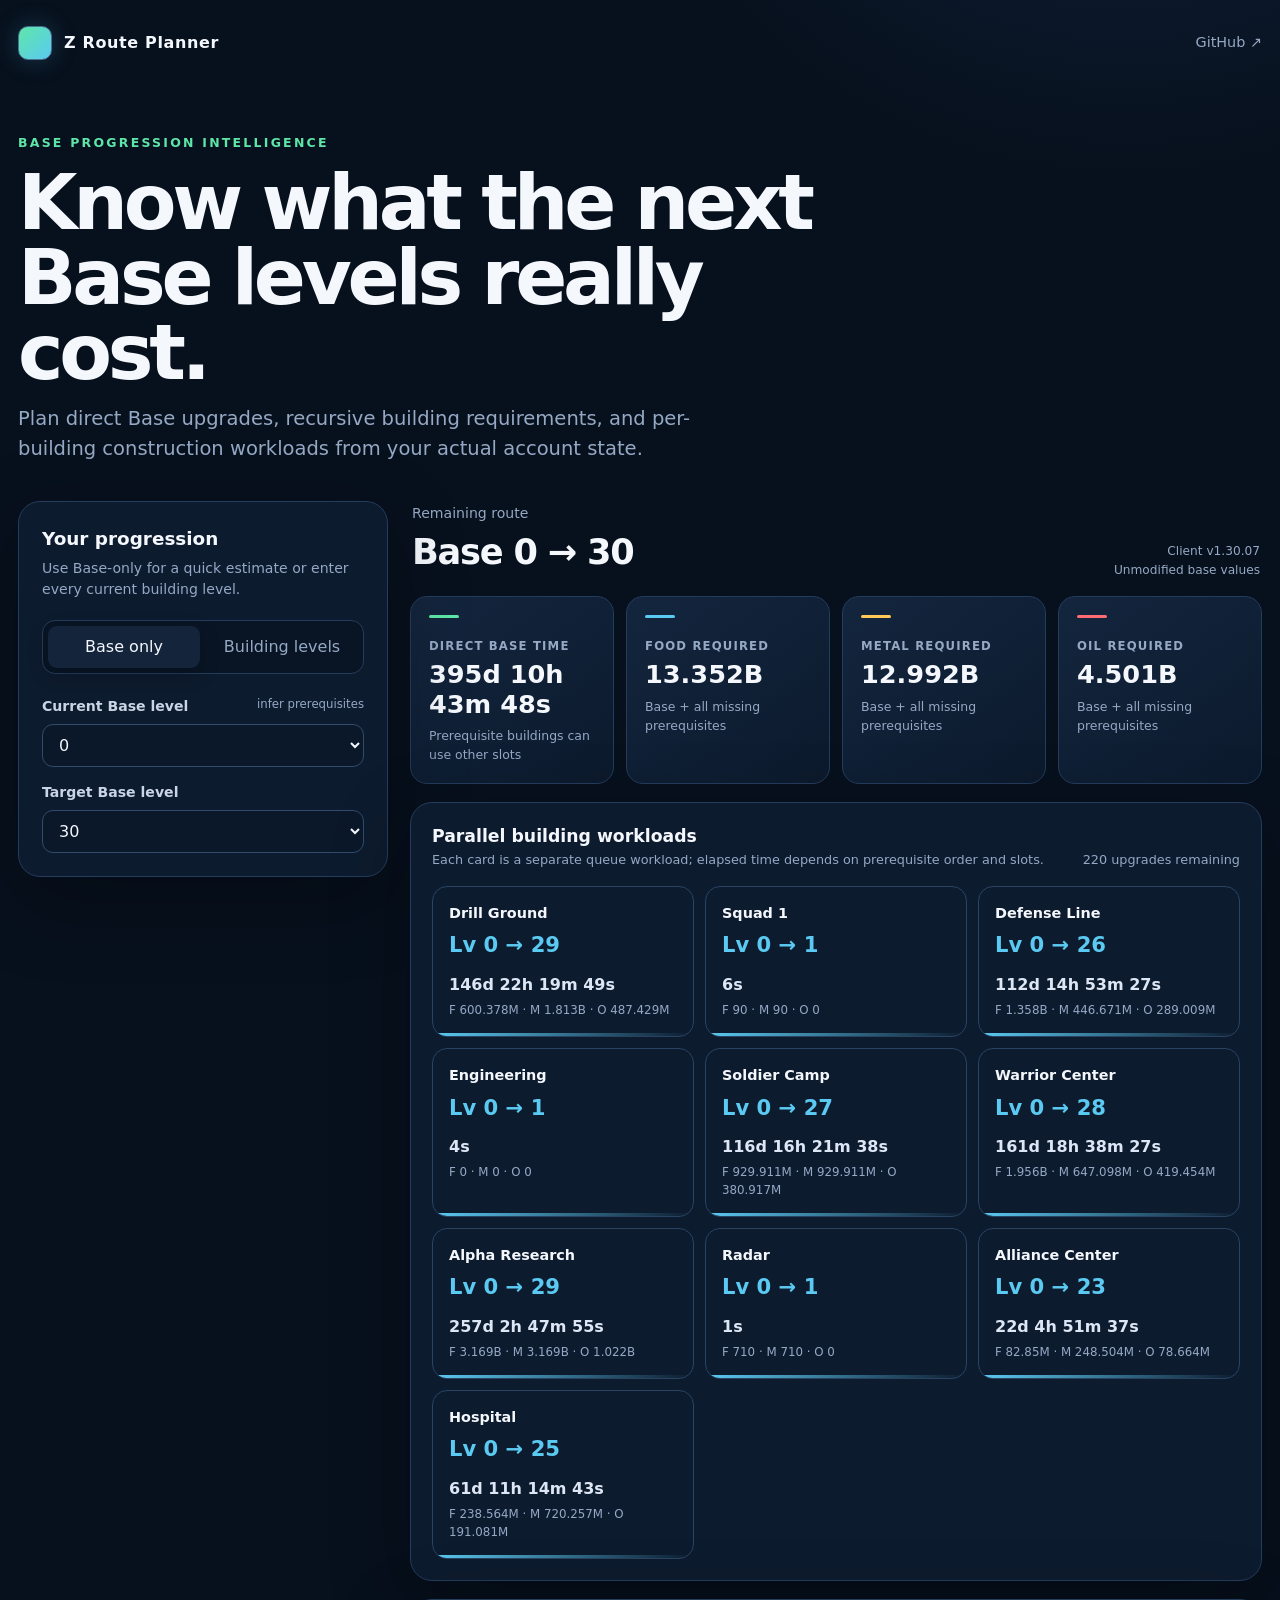
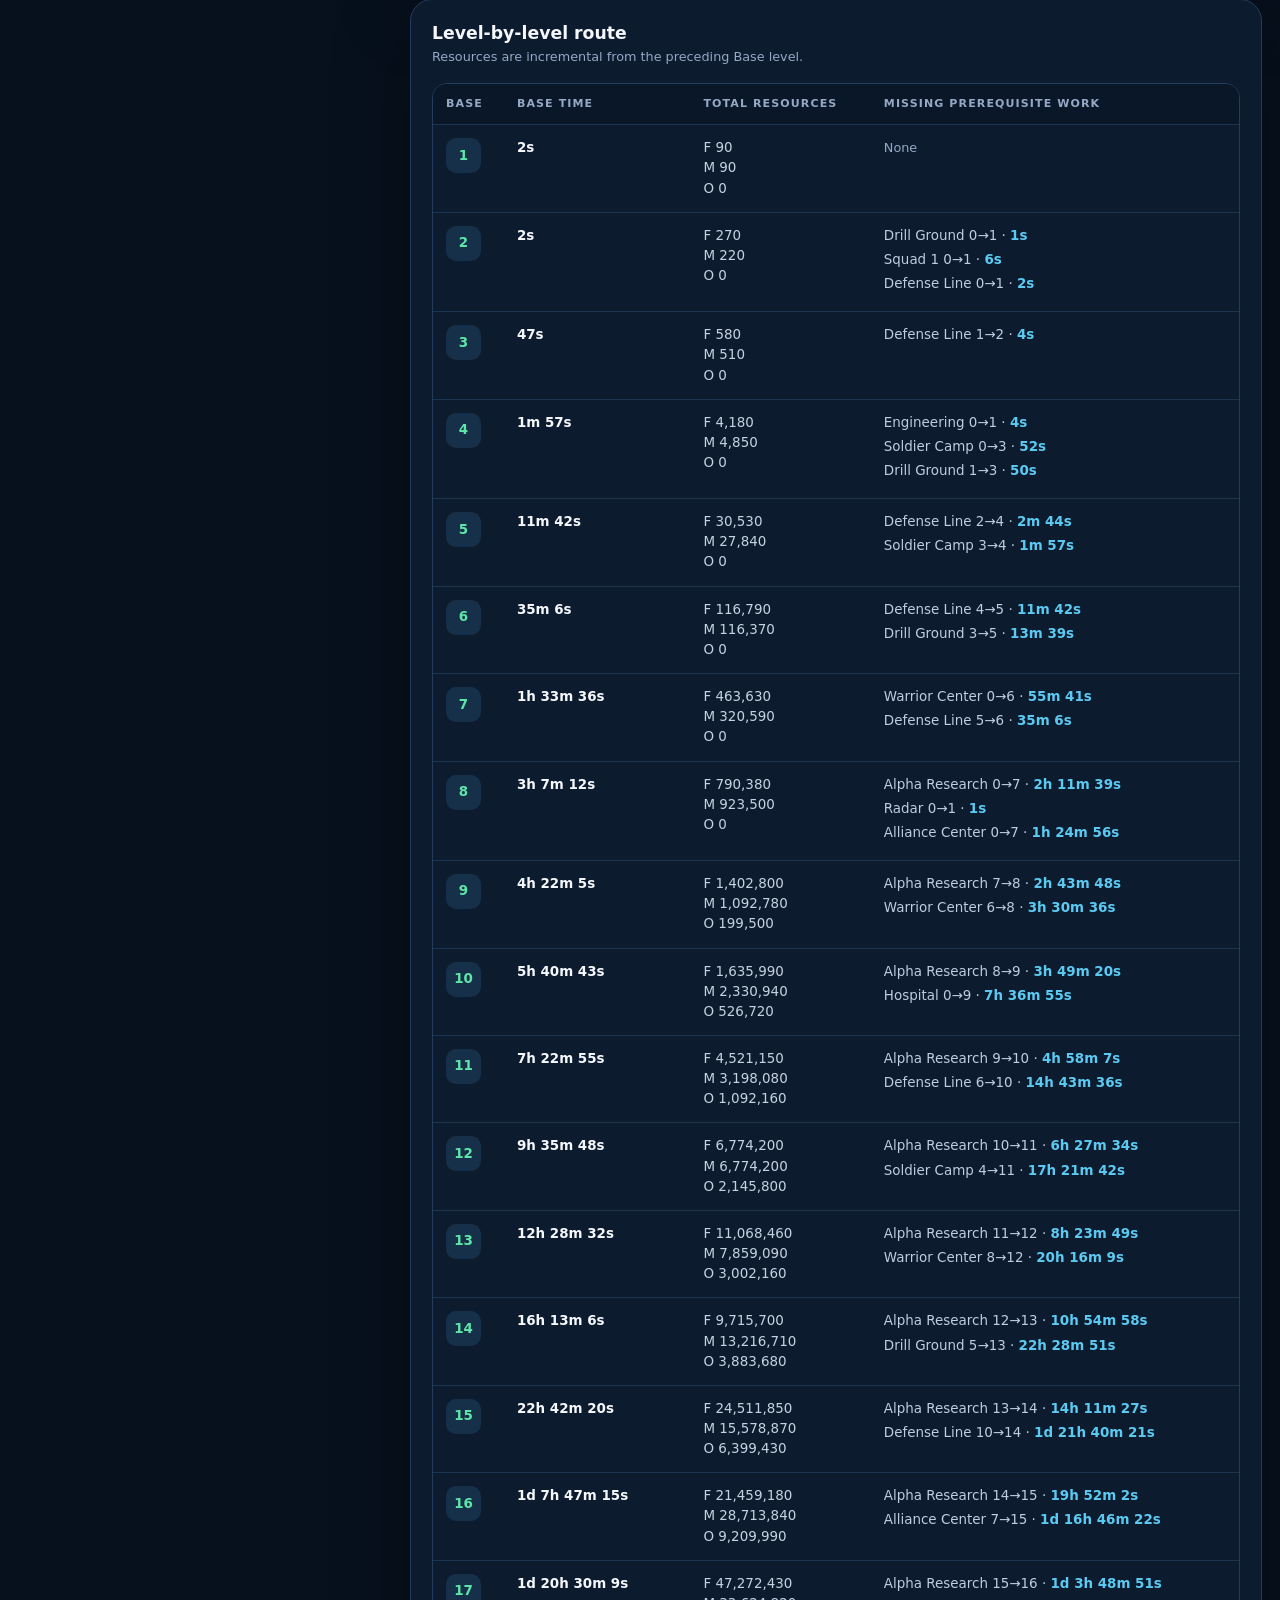
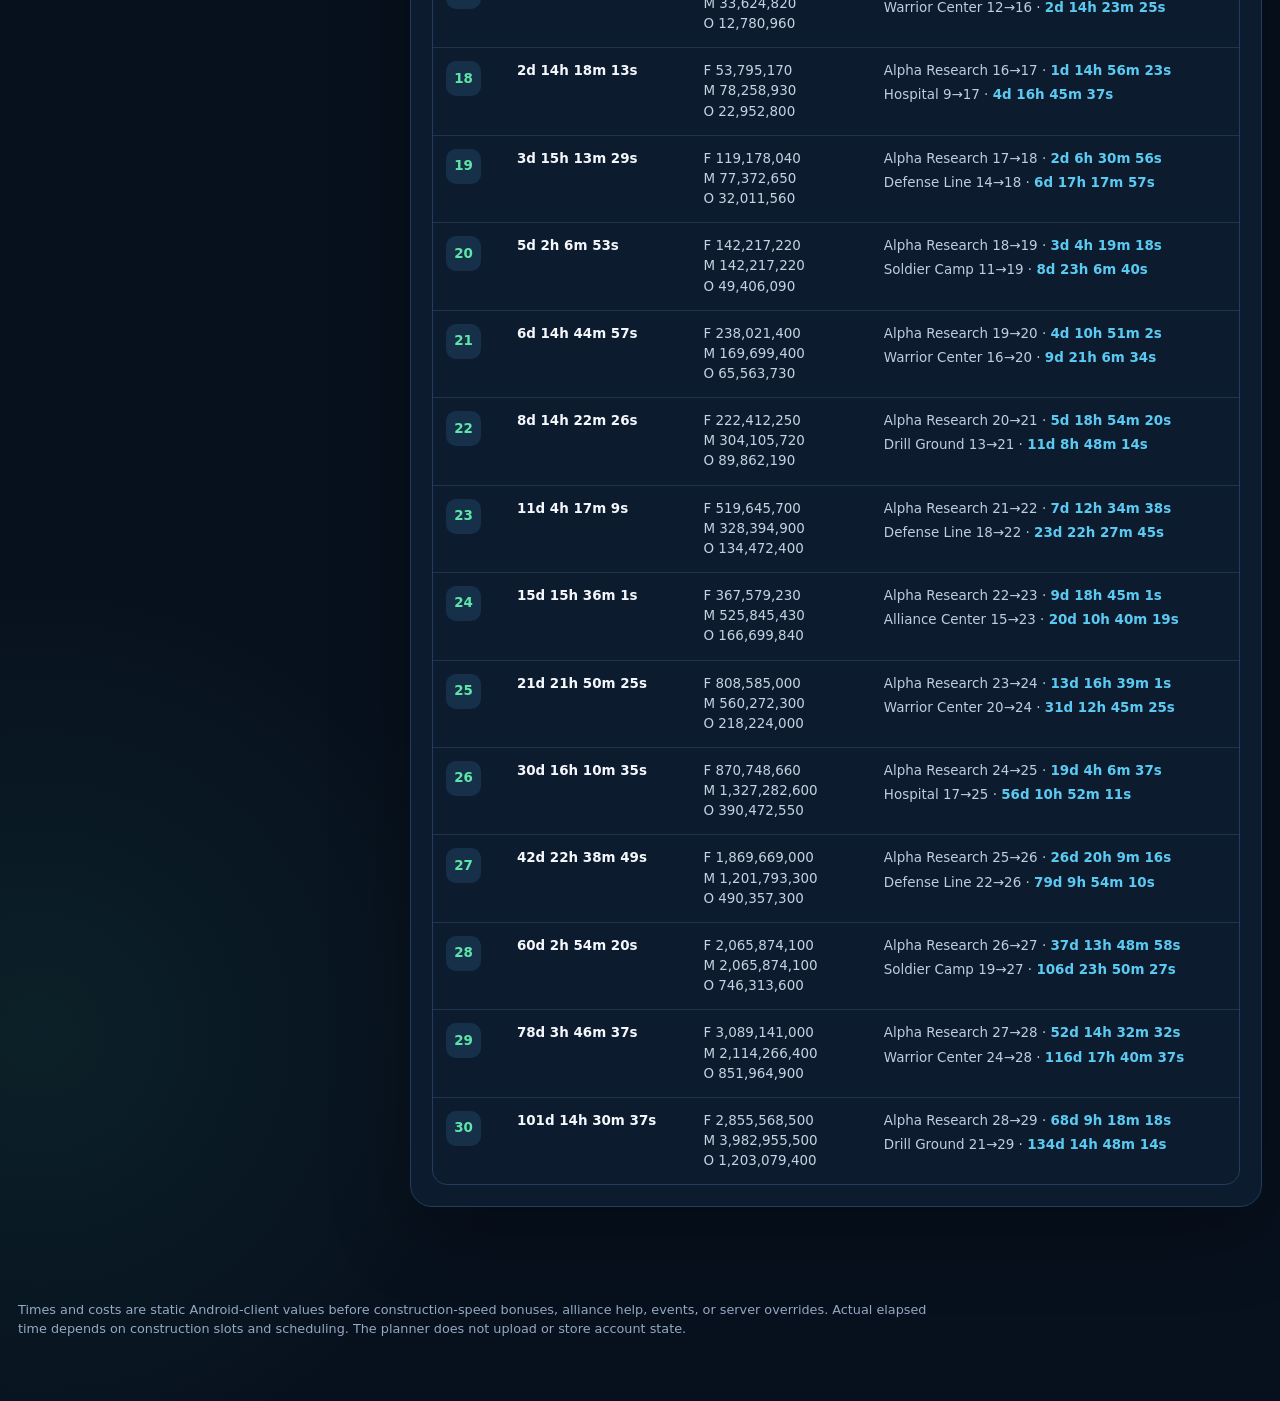
==== index.html @ c0b131d5 "Add interactive Base leveling planner" ====
<!doctype html>
<html lang="en">
<head>
  <meta charset="utf-8">
  <meta name="viewport" content="width=device-width,initial-scale=1">
  <meta name="description" content="Interactive Z Route Base leveling planner with prerequisite resources and parallel building workloads.">
  <link rel="icon" href="data:,">
  <title>Z Route Base Planner</title>
  <style>
    :root {
      color-scheme: dark;
      --bg: #07101d;
      --panel: rgba(15, 29, 49, .9);
      --panel-2: #13243b;
      --line: #243c5d;
      --text: #f4f7fc;
      --muted: #95a8c4;
      --green: #5ee6a8;
      --cyan: #5bcaf2;
      --amber: #ffc857;
      --red: #ff6b75;
      --shadow: 0 24px 80px rgba(0, 0, 0, .28);
    }

    * { box-sizing: border-box }
    [hidden] { display: none !important }
    html { scroll-behavior: smooth }
    body {
      margin: 0;
      min-width: 320px;
      background:
        radial-gradient(circle at 88% -8%, rgba(46, 92, 148, .32), transparent 34rem),
        radial-gradient(circle at 3% 92%, rgba(38, 126, 104, .15), transparent 30rem),
        var(--bg);
      color: var(--text);
      font: 16px/1.5 Inter, ui-sans-serif, system-ui, -apple-system, BlinkMacSystemFont, "Segoe UI", sans-serif;
    }

    button, select { font: inherit }
    button { color: inherit }
    a { color: var(--cyan) }
    .shell { width: min(1480px, calc(100% - 36px)); margin: auto }
    .topbar { display: flex; align-items: center; justify-content: space-between; padding: 26px 0 10px }
    .brand { display: flex; align-items: center; gap: 12px; font-weight: 800; letter-spacing: .04em }
    .mark { width: 34px; height: 34px; border: 1px solid #477090; border-radius: 10px; background: linear-gradient(135deg, var(--green), var(--cyan)); box-shadow: 0 0 26px rgba(91, 202, 242, .22) }
    .source-link { color: var(--muted); font-size: .9rem; text-decoration: none }
    .source-link:hover { color: var(--text) }

    .hero { padding: 64px 0 38px; max-width: 940px }
    .eyebrow { color: var(--green); font-size: .78rem; font-weight: 800; letter-spacing: .18em; text-transform: uppercase }
    h1 { margin: 12px 0 14px; max-width: 850px; font-size: clamp(2.35rem, 6vw, 5.4rem); line-height: .98; letter-spacing: -.055em }
    .hero p { margin: 0; max-width: 720px; color: var(--muted); font-size: clamp(1rem, 2vw, 1.22rem) }

    .planner { display: grid; grid-template-columns: minmax(280px, 370px) 1fr; gap: 22px; align-items: start; padding-bottom: 80px }
    .panel { border: 1px solid var(--line); border-radius: 22px; background: var(--panel); box-shadow: var(--shadow); backdrop-filter: blur(16px) }
    .controls { position: sticky; top: 18px; overflow: hidden }
    .controls-inner { padding: 23px }
    .controls h2, .results h2 { margin: 0; font-size: 1.15rem }
    .hint { margin: 5px 0 20px; color: var(--muted); font-size: .88rem }
    .mode { display: grid; grid-template-columns: 1fr 1fr; gap: 6px; margin-bottom: 22px; padding: 5px; border: 1px solid var(--line); border-radius: 13px; background: #091525 }
    .mode button { border: 0; border-radius: 9px; padding: 9px 7px; background: transparent; color: var(--muted); cursor: pointer }
    .mode button[aria-pressed="true"] { background: var(--panel-2); color: var(--text); box-shadow: 0 6px 20px rgba(0,0,0,.22) }
    .field { display: grid; gap: 7px; margin-top: 15px }
    .field label { display: flex; justify-content: space-between; gap: 16px; color: #c9d5e7; font-size: .88rem; font-weight: 650 }
    .field small { color: var(--muted); font-weight: 500 }
    select { width: 100%; border: 1px solid #304b6c; border-radius: 11px; padding: 10px 38px 10px 12px; background: #0b1829; color: var(--text) }
    select:focus, button:focus-visible { outline: 2px solid var(--cyan); outline-offset: 2px }
    .advanced { display: none; margin-top: 20px; padding-top: 5px; border-top: 1px solid var(--line) }
    .advanced.visible { display: block }
    .building-inputs { display: grid; grid-template-columns: 1fr 82px; gap: 10px 12px; align-items: center }
    .building-inputs label { color: #b9c8dc; font-size: .84rem; white-space: nowrap; overflow: hidden; text-overflow: ellipsis }
    .building-inputs select { padding: 7px 28px 7px 9px; font-size: .86rem }
    .advanced-note { color: var(--muted); font-size: .78rem; margin: 12px 0 0 }

    .results { min-width: 0 }
    .result-head { display: flex; align-items: flex-end; justify-content: space-between; gap: 20px; margin: 2px 2px 17px }
    .route-label { color: var(--muted); font-size: .88rem }
    .route-title { margin-top: 2px; font-size: clamp(1.55rem, 3vw, 2.2rem); font-weight: 800; letter-spacing: -.035em }
    .version { color: var(--muted); font-size: .76rem; text-align: right }
    .metrics { display: grid; grid-template-columns: repeat(4, 1fr); gap: 12px }
    .metric { min-height: 130px; padding: 18px; border: 1px solid var(--line); border-radius: 17px; background: linear-gradient(145deg, rgba(20, 39, 64, .95), rgba(12, 26, 45, .95)) }
    .metric::before { content: ""; display: block; width: 30px; height: 3px; margin-bottom: 20px; border-radius: 3px; background: var(--green) }
    .metric:nth-child(2)::before { background: var(--cyan) }
    .metric:nth-child(3)::before { background: var(--amber) }
    .metric:nth-child(4)::before { background: var(--red) }
    .metric-label { color: var(--muted); font-size: .73rem; font-weight: 800; letter-spacing: .1em; text-transform: uppercase }
    .metric-value { margin-top: 5px; font-size: clamp(1.15rem, 2vw, 1.62rem); font-weight: 800; line-height: 1.15 }
    .metric-note { margin-top: 8px; color: var(--muted); font-size: .78rem }

    .section { margin-top: 18px; padding: 21px }
    .section-head { display: flex; align-items: end; justify-content: space-between; gap: 16px; margin-bottom: 17px }
    .section h3 { margin: 0; font-size: 1.08rem }
    .section-note { color: var(--muted); font-size: .8rem }
    .work-grid { display: grid; grid-template-columns: repeat(3, 1fr); gap: 11px }
    .work-card { position: relative; overflow: hidden; min-height: 142px; padding: 16px; border: 1px solid #294462; border-radius: 15px; background: #0d1b2e }
    .work-card::after { content: ""; position: absolute; inset: auto 0 0; height: 3px; background: linear-gradient(90deg, var(--cyan), transparent) }
    .work-name { font-size: .9rem; font-weight: 750 }
    .work-level { margin-top: 5px; color: var(--cyan); font-size: 1.32rem; font-weight: 800 }
    .work-time { margin-top: 12px; color: #dce6f4; font-weight: 700 }
    .work-resources { margin-top: 5px; color: var(--muted); font-size: .74rem }
    .empty { padding: 32px 20px; border: 1px dashed #34516f; border-radius: 15px; color: var(--muted); text-align: center }

    .table-wrap { overflow-x: auto; border: 1px solid var(--line); border-radius: 15px }
    table { width: 100%; border-collapse: collapse; min-width: 790px; font-size: .84rem }
    th { position: sticky; top: 0; padding: 12px 13px; background: #0a1728; color: var(--muted); font-size: .69rem; letter-spacing: .1em; text-align: left; text-transform: uppercase }
    td { padding: 13px; border-top: 1px solid #1d344f; vertical-align: top }
    tbody tr:hover { background: rgba(91, 202, 242, .035) }
    .level-pill { display: inline-grid; min-width: 35px; height: 35px; place-items: center; border-radius: 10px; background: #17304a; color: var(--green); font-weight: 850 }
    .resource-stack { white-space: nowrap; color: #c6d2e3 }
    .resource-stack span { display: block }
    .task { display: block; margin-bottom: 4px; color: #becde1 }
    .task b { color: var(--cyan) }
    .error { display: none; margin-bottom: 15px; padding: 13px 15px; border: 1px solid #713841; border-radius: 12px; background: #31171c; color: #ffb7bc }
    .loading { display: grid; min-height: 420px; place-items: center; color: var(--muted) }
    .spinner { width: 34px; height: 34px; margin: auto auto 12px; border: 3px solid #29435f; border-top-color: var(--green); border-radius: 50%; animation: spin .8s linear infinite }
    @keyframes spin { to { transform: rotate(1turn) } }

    footer { padding: 0 0 50px; color: var(--muted); font-size: .8rem }
    footer p { max-width: 930px }

    @media (max-width: 1050px) {
      .planner { grid-template-columns: 1fr }
      .controls { position: static }
      .metrics { grid-template-columns: 1fr 1fr }
      .work-grid { grid-template-columns: 1fr 1fr }
    }
    @media (max-width: 620px) {
      .shell { width: min(100% - 22px, 1480px) }
      .topbar { padding-top: 16px }
      .source-link { font-size: .82rem }
      .hero { padding: 40px 2px 27px }
      .planner { gap: 15px }
      .controls-inner, .section { padding: 17px }
      .metrics { grid-template-columns: 1fr }
      .metric { min-height: 108px }
      .metric::before { margin-bottom: 12px }
      .work-grid { grid-template-columns: 1fr }
      .result-head { align-items: start; flex-direction: column }
      .version { text-align: left }
    }
    @media (prefers-reduced-motion: reduce) { * { scroll-behavior: auto !important; animation: none !important } }
  </style>
</head>
<body>
  <header class="shell topbar">
    <div class="brand"><span class="mark" aria-hidden="true"></span><span>Z Route Planner</span></div>
    <a class="source-link" href="https://github.com/jfryton/zroute-building-data">GitHub ↗</a>
  </header>

  <main class="shell">
    <section class="hero">
      <div class="eyebrow">Base progression intelligence</div>
      <h1>Know what the next Base levels really cost.</h1>
      <p>Plan direct Base upgrades, recursive building requirements, and per-building construction workloads from your actual account state.</p>
    </section>

    <div class="planner">
      <aside class="panel controls" aria-label="Planner inputs">
        <div class="controls-inner">
          <h2>Your progression</h2>
          <p class="hint">Use Base-only for a quick estimate or enter every current building level.</p>
          <div class="mode" role="group" aria-label="Input detail">
            <button id="quick-mode" aria-pressed="true">Base only</button>
            <button id="advanced-mode" aria-pressed="false">Building levels</button>
          </div>
          <div class="field">
            <label for="current-base">Current Base level <small id="mode-hint">infer prerequisites</small></label>
            <select id="current-base"></select>
          </div>
          <div class="field">
            <label for="target-base">Target Base level</label>
            <select id="target-base"></select>
          </div>
          <div id="advanced" class="advanced">
            <p class="hint">Levels above your target are allowed and count as already complete.</p>
            <div id="building-inputs" class="building-inputs"></div>
            <p class="advanced-note">Any-of training gates choose the center needing the least remaining builder work.</p>
          </div>
        </div>
      </aside>

      <section class="results" aria-live="polite">
        <div id="loading" class="panel loading"><div><div class="spinner"></div>Loading verified client data…</div></div>
        <div id="result-content" hidden>
          <div id="error" class="error"></div>
          <header class="result-head">
            <div><div class="route-label">Remaining route</div><div id="route-title" class="route-title"></div></div>
            <div class="version">Client v1.30.07<br>Unmodified base values</div>
          </header>
          <div class="metrics">
            <article class="metric"><div class="metric-label">Direct Base time</div><div id="base-time" class="metric-value"></div><div class="metric-note">Prerequisite buildings can use other slots</div></article>
            <article class="metric"><div class="metric-label">Food required</div><div id="food" class="metric-value"></div><div class="metric-note">Base + all missing prerequisites</div></article>
            <article class="metric"><div class="metric-label">Metal required</div><div id="metal" class="metric-value"></div><div class="metric-note">Base + all missing prerequisites</div></article>
            <article class="metric"><div class="metric-label">Oil required</div><div id="oil" class="metric-value"></div><div class="metric-note">Base + all missing prerequisites</div></article>
          </div>

          <section class="panel section">
            <div class="section-head"><div><h3>Parallel building workloads</h3><div class="section-note">Each card is a separate queue workload; elapsed time depends on prerequisite order and slots.</div></div><div id="action-count" class="section-note"></div></div>
            <div id="work-grid" class="work-grid"></div>
          </section>

          <section class="panel section">
            <div class="section-head"><div><h3>Level-by-level route</h3><div class="section-note">Resources are incremental from the preceding Base level.</div></div></div>
            <div class="table-wrap">
              <table>
                <thead><tr><th>Base</th><th>Base time</th><th>Total resources</th><th>Missing prerequisite work</th></tr></thead>
                <tbody id="route-rows"></tbody>
              </table>
            </div>
          </section>
        </div>
      </section>
    </div>
  </main>

  <footer class="shell">
    <p>Times and costs are static Android-client values before construction-speed bonuses, alliance help, events, or server overrides. Actual elapsed time depends on construction slots and scheduling. The planner does not upload or store account state.</p>
  </footer>

  <script>
    "use strict";

    const BUILDING_IDS = [1002, 1004, 1006, 1007, 1010, 1020, 5006, 5013, 5031, 5044, 5045, 5046];
    const RESOURCE = {1: "food", 2: "metal", 3: "oil"};
    const SHORT = {
      "Alpha Research Division": "Alpha Research",
      "Soldier Training Camp": "Soldier Camp",
      "Warrior Training Center": "Warrior Center",
      "Assault Training Center": "Assault Center",
      "Tactical Training Center": "Tactical Center",
      "Engineering Department": "Engineering"
    };
    const $ = id => document.getElementById(id);
    let buildings, levels, initialState, advanced = false;

    function options(max, selected = 0) {
      return Array.from({length: max + 1}, (_, level) => `<option value="${level}"${level === selected ? " selected" : ""}>${level}</option>`).join("");
    }

    function summarize(actions) {
      const total = {seconds: 0, food: 0, metal: 0, oil: 0};
      for (const action of actions) {
        total.seconds += action.base_time_seconds || 0;
        for (const cost of action.costs) {
          if (RESOURCE[cost.type]) total[RESOURCE[cost.type]] += cost.count;
          else if (cost.count) throw new Error(`Unsupported resource type ${cost.type}`);
        }
        if (action.special_costs.length) throw new Error("Special-cost route is not supported");
      }
      return total;
    }

    function ensure(buildingId, target, state, stack = []) {
      if ((state[buildingId] || 0) >= target) return [];
      if (stack.includes(buildingId)) throw new Error(`Future-level dependency through ${buildings[buildingId].name}`);
      const actions = [];
      while ((state[buildingId] || 0) < target) {
        const level = (state[buildingId] || 0) + 1;
        const row = levels[buildingId][level];
        if (!row) throw new Error(`Missing ${buildings[buildingId].name} level ${level}`);
        for (const condition of row.prerequisites) {
          if (condition.kind === "building_level") {
            for (const dependency of condition.building_ids) actions.push(...ensure(dependency, condition.minimum_level, state, [...stack, buildingId]));
          } else if (condition.kind === "any_building_in_list_level") {
            const choices = condition.building_ids.flatMap(dependency => {
              const trial = {...state};
              try {
                const trialActions = ensure(dependency, condition.minimum_level, trial, [...stack, buildingId]);
                const total = summarize(trialActions);
                return [{dependency, state: trial, actions: trialActions, seconds: total.seconds, resources: total.food + total.metal + total.oil}];
              } catch (_) { return []; }
            }).sort((a, b) => a.seconds - b.seconds || a.resources - b.resources || a.dependency - b.dependency);
            if (!choices.length) throw new Error("No feasible training-center route");
            Object.assign(state, choices[0].state);
            actions.push(...choices[0].actions);
          } else {
            throw new Error(`Unsupported condition ${condition.id}`);
          }
        }
        const previous = state[buildingId] || 0;
        if (previous !== level - 1) throw new Error(`Non-sequential ${buildings[buildingId].name} route`);
        state[buildingId] = level;
        actions.push({building_id: buildingId, building_name: buildings[buildingId].name, from_level: previous, ...row});
      }
      return actions;
    }

    function inferredState(baseLevel) {
      const state = {...initialState};
      if (baseLevel) ensure(1001, baseLevel, state);
      return state;
    }

    function currentState() {
      if (!advanced) return inferredState(Number($("current-base").value));
      return Object.fromEntries(Object.keys(buildings).map(id => [id, id === "1001" ? Number($("current-base").value) : initialState[id] || 0]).concat(BUILDING_IDS.map(id => [String(id), Number($(`building-${id}`).value)])));
    }

    function plan(state, target) {
      const current = state[1001] || 0;
      const stages = [], actions = [];
      for (let level = current + 1; level <= target; level++) {
        const stageActions = ensure(1001, level, state);
        stages.push({level, actions: stageActions});
        actions.push(...stageActions);
      }
      return {current, target, stages, actions};
    }

    function selfCheck() {
      const result = plan({...initialState}, 30);
      const total = summarize(result.actions);
      if (result.actions.length !== 220 || total.seconds !== 110094695 || total.food !== 13352203480 || total.metal !== 12992121750 || total.oil !== 4500620760) {
        throw new Error("Planner self-check failed for client v1.30.07");
      }
    }

    function number(value) { return new Intl.NumberFormat("en-US").format(value); }
    function compact(value) {
      for (const [size, suffix] of [[1e9, "B"], [1e6, "M"], [1e3, "K"]]) if (value >= size) return `${(value / size).toFixed(3).replace(/0+$/, "").replace(/\.$/, "")}${suffix}`;
      return String(value);
    }
    function time(seconds) {
      const parts = [];
      for (const [size, suffix] of [[86400, "d"], [3600, "h"], [60, "m"], [1, "s"]]) {
        const amount = Math.floor(seconds / size); seconds %= size;
        if (amount) parts.push(`${amount}${suffix}`);
      }
      return parts.join(" ") || "0s";
    }
    function escape(value) {
      const node = document.createElement("span"); node.textContent = value; return node.innerHTML;
    }

    function groupWork(actions) {
      const grouped = new Map();
      for (const action of actions.filter(action => action.building_id !== 1001)) {
        if (!grouped.has(action.building_id)) grouped.set(action.building_id, []);
        grouped.get(action.building_id).push(action);
      }
      return [...grouped.values()].map(group => ({
        id: group[0].building_id,
        name: SHORT[group[0].building_name] || group[0].building_name,
        from: group[0].from_level,
        to: group.at(-1).level,
        ...summarize(group)
      }));
    }

    function render() {
      try {
        const state = currentState();
        const target = Number($("target-base").value);
        const result = plan({...state}, target);
        const total = summarize(result.actions);
        const base = summarize(result.actions.filter(action => action.building_id === 1001));
        const work = groupWork(result.actions);
        $("error").style.display = "none";
        $("route-title").textContent = `Base ${result.current} → ${result.target}`;
        $("base-time").textContent = time(base.seconds);
        $("food").textContent = compact(total.food);
        $("metal").textContent = compact(total.metal);
        $("oil").textContent = compact(total.oil);
        $("action-count").textContent = `${result.actions.length} upgrades remaining`;
        $("work-grid").innerHTML = work.length ? work.map(item => `
          <article class="work-card">
            <div class="work-name">${escape(item.name)}</div>
            <div class="work-level">Lv ${item.from} → ${item.to}</div>
            <div class="work-time">${time(item.seconds)}</div>
            <div class="work-resources">F ${compact(item.food)} · M ${compact(item.metal)} · O ${compact(item.oil)}</div>
          </article>`).join("") : `<div class="empty">No prerequisite building work remains for this target.</div>`;
        $("route-rows").innerHTML = result.stages.length ? result.stages.map(stage => {
          const stageTotal = summarize(stage.actions);
          const direct = summarize(stage.actions.filter(action => action.building_id === 1001));
          const tasks = groupWork(stage.actions);
          return `<tr>
            <td><span class="level-pill">${stage.level}</span></td>
            <td><b>${time(direct.seconds)}</b></td>
            <td class="resource-stack"><span>F ${number(stageTotal.food)}</span><span>M ${number(stageTotal.metal)}</span><span>O ${number(stageTotal.oil)}</span></td>
            <td>${tasks.length ? tasks.map(task => `<span class="task">${escape(task.name)} ${task.from}→${task.to} · <b>${time(task.seconds)}</b></span>`).join("") : "<span class=\"section-note\">None</span>"}</td>
          </tr>`;
        }).join("") : `<tr><td colspan="4"><div class="empty">Target already reached. Raise the target to see remaining work.</div></td></tr>`;
      } catch (error) {
        $("error").textContent = error.message;
        $("error").style.display = "block";
      }
    }

    function setMode(useAdvanced) {
      advanced = useAdvanced;
      $("quick-mode").setAttribute("aria-pressed", String(!advanced));
      $("advanced-mode").setAttribute("aria-pressed", String(advanced));
      $("advanced").classList.toggle("visible", advanced);
      $("mode-hint").textContent = advanced ? "manual state" : "infer prerequisites";
      if (advanced) {
        const state = inferredState(Number($("current-base").value));
        for (const id of BUILDING_IDS) $(`building-${id}`).value = state[id] || 0;
      }
      render();
    }

    async function init() {
      try {
        const progression = await fetch("data/progression.json").then(response => {
          if (!response.ok) throw new Error(`Could not load progression data (${response.status})`);
          return response.json();
        });
        buildings = Object.fromEntries(progression.buildings.map(building => [building.id, building]));
        levels = Object.fromEntries(progression.buildings.map(building => [building.id, Object.fromEntries(building.levels.map(level => [level.level, level]))]));
        initialState = Object.fromEntries(progression.buildings.map(building => [building.id, building.initial_level || 0]));
        selfCheck();
        $("current-base").innerHTML = options(30, 0);
        $("target-base").innerHTML = options(30, 30);
        $("building-inputs").innerHTML = BUILDING_IDS.map(id => `<label for="building-${id}" title="${escape(buildings[id].name)}">${escape(SHORT[buildings[id].name] || buildings[id].name)}</label><select id="building-${id}">${options(buildings[id].max_level, initialState[id] || 0)}</select>`).join("");
        $("quick-mode").addEventListener("click", () => setMode(false));
        $("advanced-mode").addEventListener("click", () => setMode(true));
        $("current-base").addEventListener("change", () => {
          const current = Number($("current-base").value);
          if (Number($("target-base").value) < current) $("target-base").value = current;
          render();
        });
        $("target-base").addEventListener("change", render);
        $("building-inputs").addEventListener("change", event => {
          render();
        });
        $("loading").hidden = true;
        $("result-content").hidden = false;
        render();
      } catch (error) {
        $("loading").innerHTML = `<div class="error" style="display:block">${escape(error.message)}</div>`;
      }
    }

    init();
  </script>
</body>
</html>
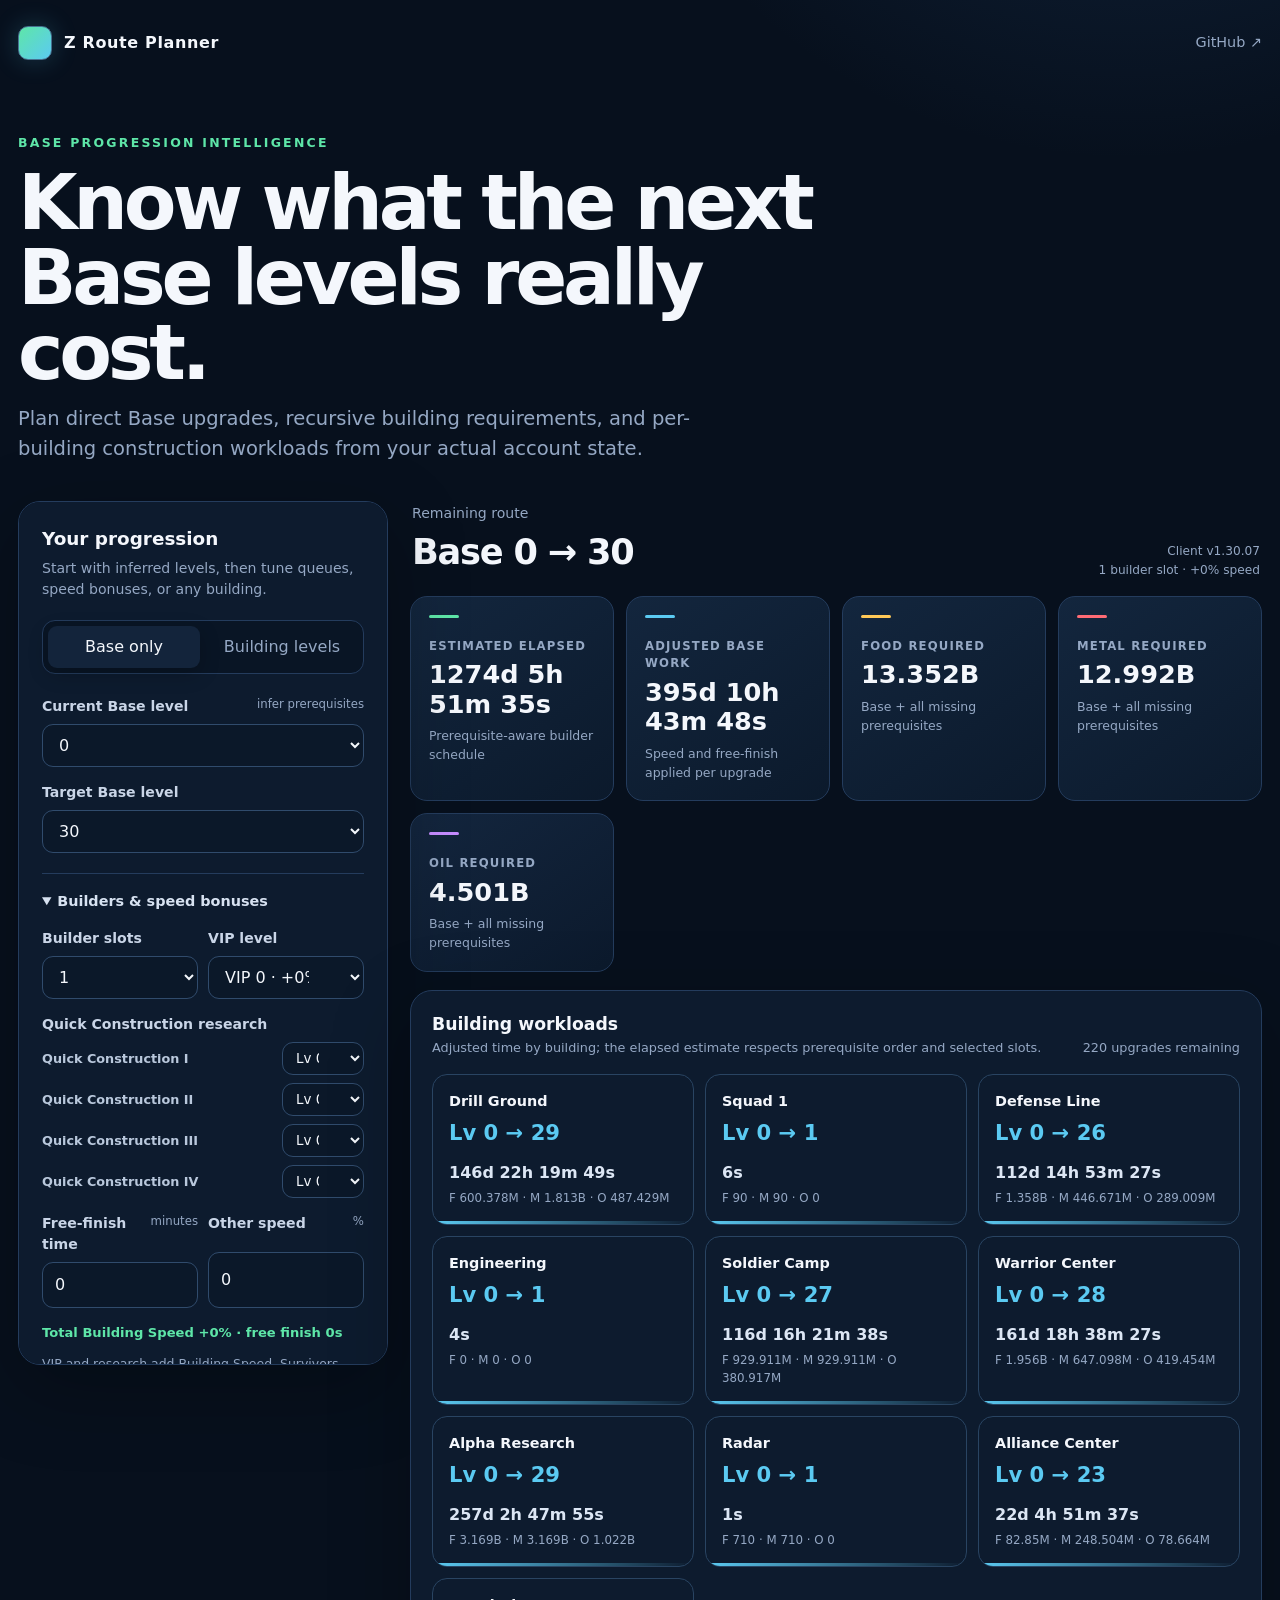
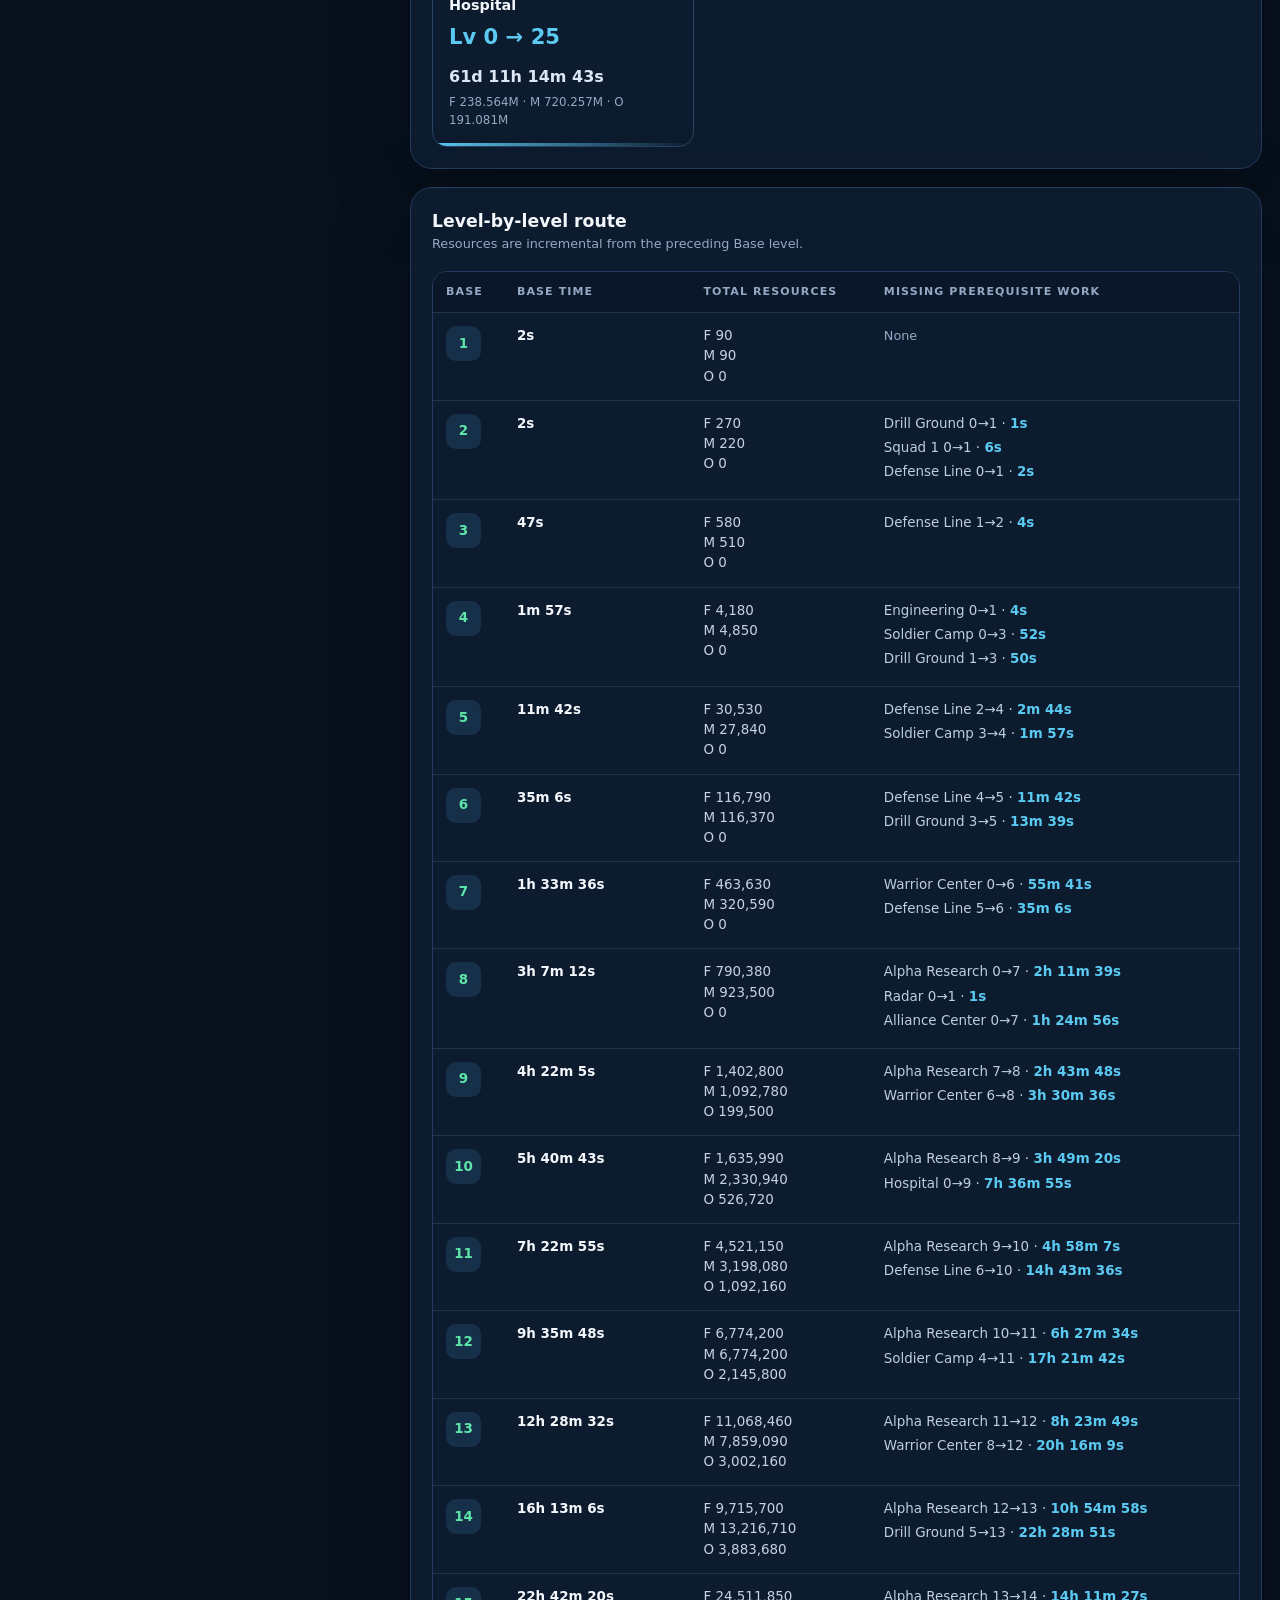
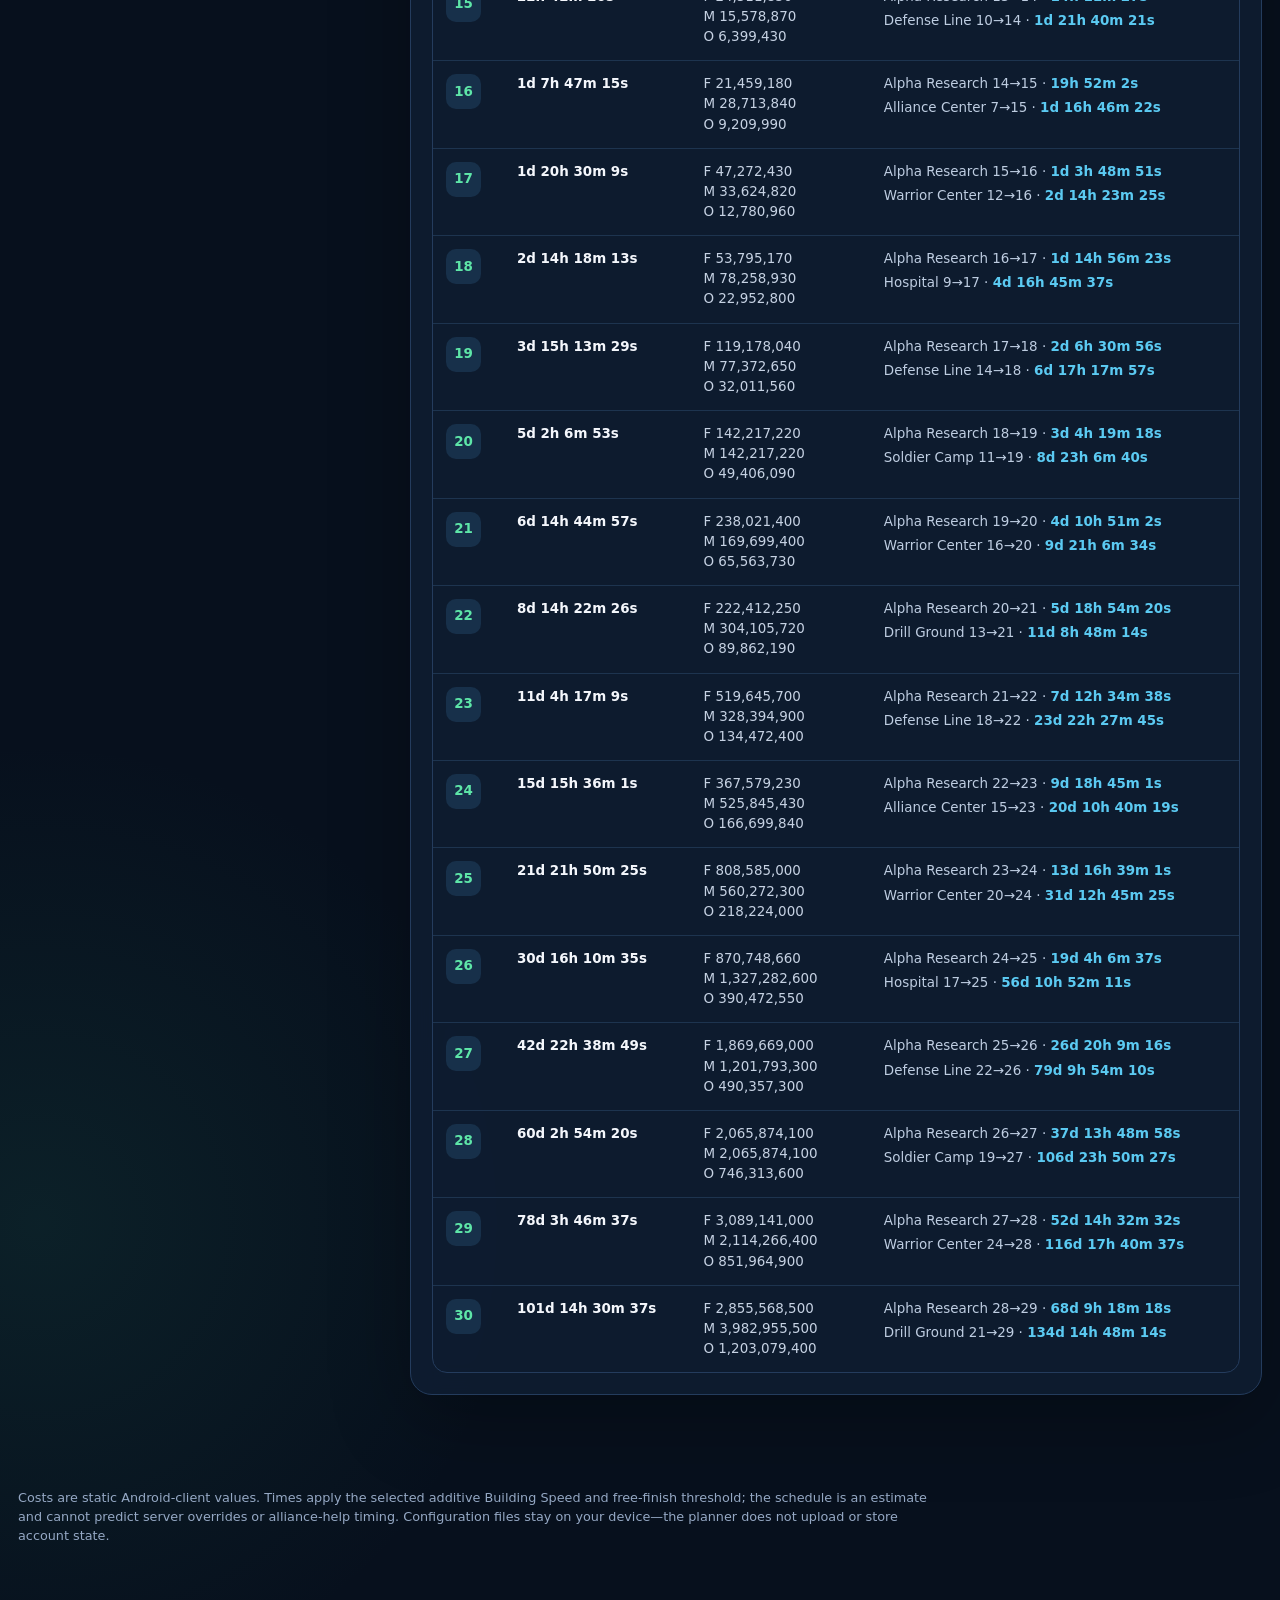
==== commit 56e7d477: "Add builder and speed configuration" ====
--- a/index.html
+++ b/index.html
@@ -36,7 +36,7 @@
       font: 16px/1.5 Inter, ui-sans-serif, system-ui, -apple-system, BlinkMacSystemFont, "Segoe UI", sans-serif;
     }
 
-    button, select { font: inherit }
+    button, select, input { font: inherit }
     button { color: inherit }
     a { color: var(--cyan) }
     .shell { width: min(1480px, calc(100% - 36px)); margin: auto }
@@ -53,7 +53,7 @@
 
     .planner { display: grid; grid-template-columns: minmax(280px, 370px) 1fr; gap: 22px; align-items: start; padding-bottom: 80px }
     .panel { border: 1px solid var(--line); border-radius: 22px; background: var(--panel); box-shadow: var(--shadow); backdrop-filter: blur(16px) }
-    .controls { position: sticky; top: 18px; overflow: hidden }
+    .controls { position: sticky; top: 18px; max-height: calc(100vh - 36px); overflow-y: auto }
     .controls-inner { padding: 23px }
     .controls h2, .results h2 { margin: 0; font-size: 1.15rem }
     .hint { margin: 5px 0 20px; color: var(--muted); font-size: .88rem }
@@ -63,26 +63,40 @@
     .field { display: grid; gap: 7px; margin-top: 15px }
     .field label { display: flex; justify-content: space-between; gap: 16px; color: #c9d5e7; font-size: .88rem; font-weight: 650 }
     .field small { color: var(--muted); font-weight: 500 }
-    select { width: 100%; border: 1px solid #304b6c; border-radius: 11px; padding: 10px 38px 10px 12px; background: #0b1829; color: var(--text) }
-    select:focus, button:focus-visible { outline: 2px solid var(--cyan); outline-offset: 2px }
-    .advanced { display: none; margin-top: 20px; padding-top: 5px; border-top: 1px solid var(--line) }
-    .advanced.visible { display: block }
+    select, input[type="number"] { width: 100%; border: 1px solid #304b6c; border-radius: 11px; padding: 10px 12px; background: #0b1829; color: var(--text) }
+    select { padding-right: 38px }
+    select:focus, input:focus, button:focus-visible, summary:focus-visible { outline: 2px solid var(--cyan); outline-offset: 2px }
+    .settings { margin-top: 20px; padding-top: 17px; border-top: 1px solid var(--line) }
+    .settings summary { cursor: pointer; color: #d7e2f1; font-size: .9rem; font-weight: 750 }
+    .settings-grid { display: grid; grid-template-columns: 1fr 1fr; gap: 0 10px }
+    .settings-grid .wide { grid-column: 1 / -1 }
+    .speed-total { margin: 15px 0 0; color: var(--green); font-size: .82rem; font-weight: 750 }
+    .research-inputs { display: grid; grid-template-columns: 1fr 82px; gap: 8px 10px; align-items: center }
+    .research-inputs label { color: #b9c8dc; font-size: .8rem }
+    .research-inputs select { padding: 7px 28px 7px 9px; font-size: .84rem }
+    .building-settings { margin-top: 17px; padding-top: 15px; border-top: 1px solid var(--line) }
+    .building-settings summary { cursor: pointer; color: #d7e2f1; font-size: .9rem; font-weight: 750 }
     .building-inputs { display: grid; grid-template-columns: 1fr 82px; gap: 10px 12px; align-items: center }
     .building-inputs label { color: #b9c8dc; font-size: .84rem; white-space: nowrap; overflow: hidden; text-overflow: ellipsis }
     .building-inputs select { padding: 7px 28px 7px 9px; font-size: .86rem }
     .advanced-note { color: var(--muted); font-size: .78rem; margin: 12px 0 0 }
+    .config-actions { display: grid; grid-template-columns: 1fr 1fr; gap: 8px; margin-top: 18px }
+    .config-actions button { border: 1px solid #315071; border-radius: 10px; padding: 9px; background: #11243a; cursor: pointer }
+    .config-actions button:hover { background: #17304a }
+    .config-status { min-height: 1.2em; margin: 7px 0 0; color: var(--muted); font-size: .75rem }
 
     .results { min-width: 0 }
     .result-head { display: flex; align-items: flex-end; justify-content: space-between; gap: 20px; margin: 2px 2px 17px }
     .route-label { color: var(--muted); font-size: .88rem }
     .route-title { margin-top: 2px; font-size: clamp(1.55rem, 3vw, 2.2rem); font-weight: 800; letter-spacing: -.035em }
     .version { color: var(--muted); font-size: .76rem; text-align: right }
-    .metrics { display: grid; grid-template-columns: repeat(4, 1fr); gap: 12px }
+    .metrics { display: grid; grid-template-columns: repeat(auto-fit, minmax(180px, 1fr)); gap: 12px }
     .metric { min-height: 130px; padding: 18px; border: 1px solid var(--line); border-radius: 17px; background: linear-gradient(145deg, rgba(20, 39, 64, .95), rgba(12, 26, 45, .95)) }
     .metric::before { content: ""; display: block; width: 30px; height: 3px; margin-bottom: 20px; border-radius: 3px; background: var(--green) }
     .metric:nth-child(2)::before { background: var(--cyan) }
     .metric:nth-child(3)::before { background: var(--amber) }
     .metric:nth-child(4)::before { background: var(--red) }
+    .metric:nth-child(5)::before { background: #c68cff }
     .metric-label { color: var(--muted); font-size: .73rem; font-weight: 800; letter-spacing: .1em; text-transform: uppercase }
     .metric-value { margin-top: 5px; font-size: clamp(1.15rem, 2vw, 1.62rem); font-weight: 800; line-height: 1.15 }
     .metric-note { margin-top: 8px; color: var(--muted); font-size: .78rem }
@@ -120,7 +134,7 @@
 
     @media (max-width: 1050px) {
       .planner { grid-template-columns: 1fr }
-      .controls { position: static }
+      .controls { position: static; max-height: none; overflow: visible }
       .metrics { grid-template-columns: 1fr 1fr }
       .work-grid { grid-template-columns: 1fr 1fr }
     }
@@ -158,7 +172,7 @@
       <aside class="panel controls" aria-label="Planner inputs">
         <div class="controls-inner">
           <h2>Your progression</h2>
-          <p class="hint">Use Base-only for a quick estimate or enter every current building level.</p>
+          <p class="hint">Start with inferred levels, then tune queues, speed bonuses, or any building.</p>
           <div class="mode" role="group" aria-label="Input detail">
             <button id="quick-mode" aria-pressed="true">Base only</button>
             <button id="advanced-mode" aria-pressed="false">Building levels</button>
@@ -171,11 +185,30 @@
             <label for="target-base">Target Base level</label>
             <select id="target-base"></select>
           </div>
-          <div id="advanced" class="advanced">
-            <p class="hint">Levels above your target are allowed and count as already complete.</p>
+          <details class="settings" open>
+            <summary>Builders &amp; speed bonuses</summary>
+            <div class="settings-grid">
+              <div class="field"><label for="builder-slots">Builder slots</label><select id="builder-slots"><option selected>1</option><option>2</option><option>3</option><option>4</option></select></div>
+              <div class="field"><label for="vip-level">VIP level</label><select id="vip-level"></select></div>
+              <div class="field wide"><label>Quick Construction research</label><div id="research-inputs" class="research-inputs"></div></div>
+              <div class="field"><label for="free-minutes">Free-finish time <small>minutes</small></label><input id="free-minutes" type="number" min="0" step="1" value="0"></div>
+              <div class="field"><label for="other-speed">Other speed <small>%</small></label><input id="other-speed" type="number" min="0" step="0.1" value="0"></div>
+            </div>
+            <p id="speed-total" class="speed-total"></p>
+            <p class="advanced-note">VIP and research add Building Speed. Survivors add free-finish time instead; enter the total shown in game. Alliance help and temporary buffs can go under Other speed.</p>
+          </details>
+          <details id="building-settings" class="building-settings">
+            <summary id="building-summary">Override inferred building levels</summary>
+            <p id="building-hint" class="hint">Auto follows the minimum route implied by your current Base. Override any exception.</p>
             <div id="building-inputs" class="building-inputs"></div>
             <p class="advanced-note">Any-of training gates choose the center needing the least remaining builder work.</p>
+          </details>
+          <div class="config-actions">
+            <button id="export-config" type="button">Export JSON</button>
+            <button id="import-config" type="button">Import JSON</button>
+            <input id="config-file" type="file" accept="application/json,.json" hidden>
           </div>
+          <p id="config-status" class="config-status" aria-live="polite"></p>
         </div>
       </aside>
 
@@ -185,17 +218,18 @@
           <div id="error" class="error"></div>
           <header class="result-head">
             <div><div class="route-label">Remaining route</div><div id="route-title" class="route-title"></div></div>
-            <div class="version">Client v1.30.07<br>Unmodified base values</div>
+            <div class="version">Client v1.30.07<br><span id="modifier-summary"></span></div>
           </header>
           <div class="metrics">
-            <article class="metric"><div class="metric-label">Direct Base time</div><div id="base-time" class="metric-value"></div><div class="metric-note">Prerequisite buildings can use other slots</div></article>
+            <article class="metric"><div class="metric-label">Estimated elapsed</div><div id="elapsed-time" class="metric-value"></div><div class="metric-note">Prerequisite-aware builder schedule</div></article>
+            <article class="metric"><div class="metric-label">Adjusted Base work</div><div id="base-time" class="metric-value"></div><div class="metric-note">Speed and free-finish applied per upgrade</div></article>
             <article class="metric"><div class="metric-label">Food required</div><div id="food" class="metric-value"></div><div class="metric-note">Base + all missing prerequisites</div></article>
             <article class="metric"><div class="metric-label">Metal required</div><div id="metal" class="metric-value"></div><div class="metric-note">Base + all missing prerequisites</div></article>
             <article class="metric"><div class="metric-label">Oil required</div><div id="oil" class="metric-value"></div><div class="metric-note">Base + all missing prerequisites</div></article>
           </div>
 
           <section class="panel section">
-            <div class="section-head"><div><h3>Parallel building workloads</h3><div class="section-note">Each card is a separate queue workload; elapsed time depends on prerequisite order and slots.</div></div><div id="action-count" class="section-note"></div></div>
+            <div class="section-head"><div><h3>Building workloads</h3><div class="section-note">Adjusted time by building; the elapsed estimate respects prerequisite order and selected slots.</div></div><div id="action-count" class="section-note"></div></div>
             <div id="work-grid" class="work-grid"></div>
           </section>
 
@@ -214,13 +248,14 @@
   </main>
 
   <footer class="shell">
-    <p>Times and costs are static Android-client values before construction-speed bonuses, alliance help, events, or server overrides. Actual elapsed time depends on construction slots and scheduling. The planner does not upload or store account state.</p>
+    <p>Costs are static Android-client values. Times apply the selected additive Building Speed and free-finish threshold; the schedule is an estimate and cannot predict server overrides or alliance-help timing. Configuration files stay on your device—the planner does not upload or store account state.</p>
   </footer>
 
   <script>
     "use strict";
 
     const BUILDING_IDS = [1002, 1004, 1006, 1007, 1010, 1020, 5006, 5013, 5031, 5044, 5045, 5046];
+    const RESEARCH_IDS = [1001, 1008, 1015, 1022];
     const RESOURCE = {1: "food", 2: "metal", 3: "oil"};
     const SHORT = {
       "Alpha Research Division": "Alpha Research",
@@ -231,7 +266,8 @@
       "Engineering Department": "Engineering"
     };
     const $ = id => document.getElementById(id);
-    let buildings, levels, initialState, advanced = false;
+    let buildings, levels, initialState, research, vipSpeed, advanced = false;
+    let quickOverrides = {}, manualLevels = {};
 
     function options(max, selected = 0) {
       return Array.from({length: max + 1}, (_, level) => `<option value="${level}"${level === selected ? " selected" : ""}>${level}</option>`).join("");
@@ -257,10 +293,14 @@
       while ((state[buildingId] || 0) < target) {
         const level = (state[buildingId] || 0) + 1;
         const row = levels[buildingId][level];
+        const requirements = [];
         if (!row) throw new Error(`Missing ${buildings[buildingId].name} level ${level}`);
         for (const condition of row.prerequisites) {
           if (condition.kind === "building_level") {
-            for (const dependency of condition.building_ids) actions.push(...ensure(dependency, condition.minimum_level, state, [...stack, buildingId]));
+            for (const dependency of condition.building_ids) {
+              actions.push(...ensure(dependency, condition.minimum_level, state, [...stack, buildingId]));
+              requirements.push([dependency, condition.minimum_level]);
+            }
           } else if (condition.kind === "any_building_in_list_level") {
             const choices = condition.building_ids.flatMap(dependency => {
               const trial = {...state};
@@ -273,6 +313,7 @@
             if (!choices.length) throw new Error("No feasible training-center route");
             Object.assign(state, choices[0].state);
             actions.push(...choices[0].actions);
+            requirements.push([choices[0].dependency, condition.minimum_level]);
           } else {
             throw new Error(`Unsupported condition ${condition.id}`);
           }
@@ -280,7 +321,7 @@
         const previous = state[buildingId] || 0;
         if (previous !== level - 1) throw new Error(`Non-sequential ${buildings[buildingId].name} route`);
         state[buildingId] = level;
-        actions.push({building_id: buildingId, building_name: buildings[buildingId].name, from_level: previous, ...row});
+        actions.push({building_id: buildingId, building_name: buildings[buildingId].name, from_level: previous, requirements, ...row});
       }
       return actions;
     }
@@ -292,8 +333,9 @@
     }
 
     function currentState() {
-      if (!advanced) return inferredState(Number($("current-base").value));
-      return Object.fromEntries(Object.keys(buildings).map(id => [id, id === "1001" ? Number($("current-base").value) : initialState[id] || 0]).concat(BUILDING_IDS.map(id => [String(id), Number($(`building-${id}`).value)])));
+      const base = Number($("current-base").value);
+      if (!advanced) return Object.assign(inferredState(base), quickOverrides, {1001: base});
+      return Object.fromEntries(Object.keys(buildings).map(id => [id, id === "1001" ? base : manualLevels[id] ?? initialState[id] ?? 0]));
     }
 
     function plan(state, target) {
@@ -310,7 +352,11 @@
     function selfCheck() {
       const result = plan({...initialState}, 30);
       const total = summarize(result.actions);
-      if (result.actions.length !== 220 || total.seconds !== 110094695 || total.food !== 13352203480 || total.metal !== 12992121750 || total.oil !== 4500620760) {
+      const unchanged = {speedPercent: 0, freeSeconds: 0};
+      if (result.actions.length !== 220 || total.seconds !== 110094695 || total.food !== 13352203480 || total.metal !== 12992121750 || total.oil !== 4500620760
+          || schedule(result.actions, 1, unchanged).seconds !== total.seconds
+          || schedule(result.actions, 4, unchanged).seconds > total.seconds
+          || adjustedTime({base_time_seconds: 100}, {speedPercent: 100, freeSeconds: 10}) !== 40) {
         throw new Error("Planner self-check failed for client v1.30.07");
       }
     }
@@ -332,7 +378,52 @@
       const node = document.createElement("span"); node.textContent = value; return node.innerHTML;
     }
 
-    function groupWork(actions) {
+    function researchSpeed(tech, level) {
+      if (!level) return 0;
+      return Number(((tech.levels.find(row => row.level === level)?.benefits.find(benefit => benefit.type === 20005)?.value || 0) * 100).toFixed(3));
+    }
+
+    function modifiers() {
+      const vipLevel = Number($("vip-level").value);
+      const researchPercent = research.reduce((sum, tech) => sum + researchSpeed(tech, Number($(`research-${tech.id}`).value)), 0);
+      const other = readNumber("other-speed", 0, 1000, "Other speed");
+      return {
+        speedPercent: vipSpeed[vipLevel] + researchPercent + other,
+        freeSeconds: readNumber("free-minutes", 0, 100000, "Free-finish time") * 60,
+        vipLevel,
+        researchPercent,
+        other
+      };
+    }
+
+    function adjustedTime(action, modifier) {
+      return Math.max(0, Math.ceil((action.base_time_seconds || 0) / (1 + modifier.speedPercent / 100) - modifier.freeSeconds));
+    }
+
+    function adjustedTotal(actions, modifier) {
+      return actions.reduce((sum, action) => sum + adjustedTime(action, modifier), 0);
+    }
+
+    function schedule(actions, slotCount, modifier) {
+      // ponytail: deterministic greedy list schedule; use an exact optimizer if alternate queue order materially matters.
+      const slots = Array(slotCount).fill(0);
+      const completion = new Map();
+      for (const action of actions) {
+        const dependencyKeys = [[action.building_id, action.from_level], ...(action.requirements || [])];
+        const ready = Math.max(0, ...dependencyKeys.map(([id, level]) => completion.get(`${id}:${level}`) || 0));
+        let slot = 0, start = Math.max(slots[0], ready);
+        for (let index = 1; index < slots.length; index++) {
+          const candidate = Math.max(slots[index], ready);
+          if (candidate < start) [slot, start] = [index, candidate];
+        }
+        const finish = start + adjustedTime(action, modifier);
+        slots[slot] = finish;
+        completion.set(`${action.building_id}:${action.level}`, finish);
+      }
+      return {seconds: Math.max(0, ...slots)};
+    }
+
+    function groupWork(actions, modifier) {
       const grouped = new Map();
       for (const action of actions.filter(action => action.building_id !== 1001)) {
         if (!grouped.has(action.building_id)) grouped.set(action.building_id, []);
@@ -343,7 +434,8 @@
         name: SHORT[group[0].building_name] || group[0].building_name,
         from: group[0].from_level,
         to: group.at(-1).level,
-        ...summarize(group)
+        ...summarize(group),
+        adjustedSeconds: adjustedTotal(group, modifier)
       }));
     }
 
@@ -353,31 +445,37 @@
         const target = Number($("target-base").value);
         const result = plan({...state}, target);
         const total = summarize(result.actions);
-        const base = summarize(result.actions.filter(action => action.building_id === 1001));
-        const work = groupWork(result.actions);
+        const modifier = modifiers();
+        const baseActions = result.actions.filter(action => action.building_id === 1001);
+        const work = groupWork(result.actions, modifier);
+        const slots = Number($("builder-slots").value);
+        const elapsed = schedule(result.actions, slots, modifier);
         $("error").style.display = "none";
         $("route-title").textContent = `Base ${result.current} → ${result.target}`;
-        $("base-time").textContent = time(base.seconds);
+        $("elapsed-time").textContent = time(elapsed.seconds);
+        $("base-time").textContent = time(adjustedTotal(baseActions, modifier));
         $("food").textContent = compact(total.food);
         $("metal").textContent = compact(total.metal);
         $("oil").textContent = compact(total.oil);
+        $("speed-total").textContent = `Total Building Speed +${number(Number(modifier.speedPercent.toFixed(3)))}% · free finish ${time(modifier.freeSeconds)}`;
+        $("modifier-summary").textContent = `${slots} builder slot${slots === 1 ? "" : "s"} · +${number(Number(modifier.speedPercent.toFixed(3)))}% speed`;
         $("action-count").textContent = `${result.actions.length} upgrades remaining`;
         $("work-grid").innerHTML = work.length ? work.map(item => `
           <article class="work-card">
             <div class="work-name">${escape(item.name)}</div>
             <div class="work-level">Lv ${item.from} → ${item.to}</div>
-            <div class="work-time">${time(item.seconds)}</div>
+            <div class="work-time">${time(item.adjustedSeconds)}</div>
             <div class="work-resources">F ${compact(item.food)} · M ${compact(item.metal)} · O ${compact(item.oil)}</div>
           </article>`).join("") : `<div class="empty">No prerequisite building work remains for this target.</div>`;
         $("route-rows").innerHTML = result.stages.length ? result.stages.map(stage => {
           const stageTotal = summarize(stage.actions);
-          const direct = summarize(stage.actions.filter(action => action.building_id === 1001));
-          const tasks = groupWork(stage.actions);
+          const direct = adjustedTotal(stage.actions.filter(action => action.building_id === 1001), modifier);
+          const tasks = groupWork(stage.actions, modifier);
           return `<tr>
             <td><span class="level-pill">${stage.level}</span></td>
-            <td><b>${time(direct.seconds)}</b></td>
+            <td><b>${time(direct)}</b></td>
             <td class="resource-stack"><span>F ${number(stageTotal.food)}</span><span>M ${number(stageTotal.metal)}</span><span>O ${number(stageTotal.oil)}</span></td>
-            <td>${tasks.length ? tasks.map(task => `<span class="task">${escape(task.name)} ${task.from}→${task.to} · <b>${time(task.seconds)}</b></span>`).join("") : "<span class=\"section-note\">None</span>"}</td>
+            <td>${tasks.length ? tasks.map(task => `<span class="task">${escape(task.name)} ${task.from}→${task.to} · <b>${time(task.adjustedSeconds)}</b></span>`).join("") : "<span class=\"section-note\">None</span>"}</td>
           </tr>`;
         }).join("") : `<tr><td colspan="4"><div class="empty">Target already reached. Raise the target to see remaining work.</div></td></tr>`;
       } catch (error) {
@@ -386,17 +484,111 @@
       }
     }
 
+    function readNumber(id, minimum, maximum, label) {
+      const value = Number($(id).value);
+      if (!Number.isFinite(value) || value < minimum || value > maximum) throw new Error(`${label} must be between ${minimum} and ${maximum}`);
+      return value;
+    }
+
+    function renderBuildingInputs() {
+      const inferred = inferredState(Number($("current-base").value));
+      $("building-summary").textContent = advanced ? "Current building levels" : "Override inferred building levels";
+      $("building-hint").textContent = advanced
+        ? "Levels above your target are allowed and count as already complete."
+        : "Auto follows the minimum route implied by your current Base. Override any exception.";
+      $("building-settings").open = advanced || $("building-settings").open;
+      $("building-inputs").innerHTML = BUILDING_IDS.map(id => {
+        const selected = advanced ? manualLevels[id] ?? inferred[id] ?? 0 : quickOverrides[id] ?? -1;
+        const auto = advanced ? "" : `<option value=""${selected === -1 ? " selected" : ""}>Auto · ${inferred[id] || 0}</option>`;
+        return `<label for="building-${id}" title="${escape(buildings[id].name)}">${escape(SHORT[buildings[id].name] || buildings[id].name)}</label><select id="building-${id}">${auto}${options(buildings[id].max_level, selected)}</select>`;
+      }).join("");
+    }
+
     function setMode(useAdvanced) {
+      if (useAdvanced && !advanced) {
+        const state = currentState();
+        manualLevels = Object.fromEntries(BUILDING_IDS.map(id => [id, state[id] || 0]));
+      } else if (!useAdvanced && advanced) {
+        const inferred = inferredState(Number($("current-base").value));
+        quickOverrides = Object.fromEntries(BUILDING_IDS.flatMap(id => manualLevels[id] === (inferred[id] || 0) ? [] : [[id, manualLevels[id]]]));
+      }
       advanced = useAdvanced;
       $("quick-mode").setAttribute("aria-pressed", String(!advanced));
       $("advanced-mode").setAttribute("aria-pressed", String(advanced));
-      $("advanced").classList.toggle("visible", advanced);
       $("mode-hint").textContent = advanced ? "manual state" : "infer prerequisites";
-      if (advanced) {
-        const state = inferredState(Number($("current-base").value));
-        for (const id of BUILDING_IDS) $(`building-${id}`).value = state[id] || 0;
-      }
+      renderBuildingInputs();
       render();
+    }
+
+    function config() {
+      const state = currentState();
+      return {
+        schema: "zroute-base-planner",
+        version: 1,
+        clientVersion: "1.30.07",
+        mode: advanced ? "building-levels" : "base-only",
+        currentBase: Number($("current-base").value),
+        targetBase: Number($("target-base").value),
+        builderSlots: Number($("builder-slots").value),
+        vipLevel: Number($("vip-level").value),
+        researchLevels: Object.fromEntries(research.map(tech => [tech.id, Number($(`research-${tech.id}`).value)])),
+        freeFinishMinutes: Number($("free-minutes").value),
+        otherBuildingSpeedPercent: Number($("other-speed").value),
+        buildingLevels: Object.fromEntries(BUILDING_IDS.map(id => [id, state[id] || 0])),
+        buildingOverrides: advanced ? {} : {...quickOverrides}
+      };
+    }
+
+    function validInteger(value, minimum, maximum, label) {
+      if (!Number.isInteger(value) || value < minimum || value > maximum) throw new Error(`${label} must be an integer from ${minimum} to ${maximum}`);
+      return value;
+    }
+
+    function applyConfig(value) {
+      if (!value || value.schema !== "zroute-base-planner" || value.version !== 1) throw new Error("Not a supported Z Route planner configuration");
+      if (!["base-only", "building-levels"].includes(value.mode)) throw new Error("Configuration mode is not supported");
+      const currentBase = validInteger(value.currentBase, 0, 30, "Current Base");
+      const targetBase = validInteger(value.targetBase, currentBase, 30, "Target Base");
+      const slots = validInteger(value.builderSlots, 1, 4, "Builder slots");
+      const vip = validInteger(value.vipLevel, 0, 18, "VIP level");
+      const researchLevels = value.researchLevels || {};
+      for (const tech of research) validInteger(researchLevels[tech.id] ?? 0, 0, tech.max_level, tech.name);
+      const sourceLevels = value.mode === "building-levels" ? value.buildingLevels : value.buildingOverrides || {};
+      if (!sourceLevels || typeof sourceLevels !== "object" || Array.isArray(sourceLevels)) throw new Error("Building levels must be an object");
+      for (const [id, level] of Object.entries(sourceLevels)) {
+        if (!BUILDING_IDS.includes(Number(id))) throw new Error(`Unknown building ID ${id}`);
+        validInteger(level, 0, buildings[id].max_level, buildings[id].name);
+      }
+      const free = Number(value.freeFinishMinutes ?? 0);
+      const other = Number(value.otherBuildingSpeedPercent ?? 0);
+      if (!Number.isFinite(free) || free < 0 || free > 100000) throw new Error("Free-finish time must be between 0 and 100000 minutes");
+      if (!Number.isFinite(other) || other < 0 || other > 1000) throw new Error("Other speed must be between 0 and 1000%");
+
+      $("current-base").value = currentBase;
+      $("target-base").value = targetBase;
+      $("builder-slots").value = slots;
+      $("vip-level").value = vip;
+      $("free-minutes").value = free;
+      $("other-speed").value = other;
+      for (const tech of research) $(`research-${tech.id}`).value = researchLevels[tech.id] ?? 0;
+      advanced = value.mode === "building-levels";
+      if (advanced) manualLevels = Object.fromEntries(BUILDING_IDS.map(id => [id, value.buildingLevels?.[id] ?? inferredState(currentBase)[id] ?? 0]));
+      else quickOverrides = Object.fromEntries(Object.entries(sourceLevels).map(([id, level]) => [Number(id), level]));
+      $("quick-mode").setAttribute("aria-pressed", String(!advanced));
+      $("advanced-mode").setAttribute("aria-pressed", String(advanced));
+      $("mode-hint").textContent = advanced ? "manual state" : "infer prerequisites";
+      renderBuildingInputs();
+      render();
+    }
+
+    function exportConfig() {
+      const blob = new Blob([JSON.stringify(config(), null, 2) + "\n"], {type: "application/json"});
+      const link = document.createElement("a");
+      link.href = URL.createObjectURL(blob);
+      link.download = `zroute-base-${$("current-base").value}-to-${$("target-base").value}.json`;
+      link.click();
+      URL.revokeObjectURL(link.href);
+      $("config-status").textContent = "Configuration exported.";
     }
 
     async function init() {
@@ -408,20 +600,47 @@
         buildings = Object.fromEntries(progression.buildings.map(building => [building.id, building]));
         levels = Object.fromEntries(progression.buildings.map(building => [building.id, Object.fromEntries(building.levels.map(level => [level.level, level]))]));
         initialState = Object.fromEntries(progression.buildings.map(building => [building.id, building.initial_level || 0]));
+        research = RESEARCH_IDS.map(id => progression.research.find(tech => tech.id === id));
+        vipSpeed = progression.construction_modifiers?.vip_building_speed_percent_by_level;
+        if (research.some(tech => !tech) || vipSpeed?.length !== 19) throw new Error("Construction modifier data is incomplete");
         selfCheck();
         $("current-base").innerHTML = options(30, 0);
         $("target-base").innerHTML = options(30, 30);
-        $("building-inputs").innerHTML = BUILDING_IDS.map(id => `<label for="building-${id}" title="${escape(buildings[id].name)}">${escape(SHORT[buildings[id].name] || buildings[id].name)}</label><select id="building-${id}">${options(buildings[id].max_level, initialState[id] || 0)}</select>`).join("");
+        $("vip-level").innerHTML = vipSpeed.map((speed, level) => `<option value="${level}">VIP ${level} · +${speed}%</option>`).join("");
+        $("research-inputs").innerHTML = research.map(tech => `<label for="research-${tech.id}">${escape(tech.name)}</label><select id="research-${tech.id}">${Array.from({length: tech.max_level + 1}, (_, level) => `<option value="${level}">Lv ${level} · ${researchSpeed(tech, level)}%</option>`).join("")}</select>`).join("");
+        manualLevels = Object.fromEntries(BUILDING_IDS.map(id => [id, initialState[id] || 0]));
+        renderBuildingInputs();
         $("quick-mode").addEventListener("click", () => setMode(false));
         $("advanced-mode").addEventListener("click", () => setMode(true));
         $("current-base").addEventListener("change", () => {
           const current = Number($("current-base").value);
           if (Number($("target-base").value) < current) $("target-base").value = current;
+          renderBuildingInputs();
           render();
         });
         $("target-base").addEventListener("change", render);
         $("building-inputs").addEventListener("change", event => {
+          const id = Number(event.target.id.replace("building-", ""));
+          if (advanced) manualLevels[id] = Number(event.target.value);
+          else if (event.target.value === "") delete quickOverrides[id];
+          else quickOverrides[id] = Number(event.target.value);
           render();
+        });
+        for (const id of ["builder-slots", "vip-level", "research-inputs", "free-minutes", "other-speed"]) $(id).addEventListener("input", render);
+        $("export-config").addEventListener("click", exportConfig);
+        $("import-config").addEventListener("click", () => $("config-file").click());
+        $("config-file").addEventListener("change", async event => {
+          try {
+            const file = event.target.files[0];
+            if (!file) return;
+            if (file.size > 100000) throw new Error("Configuration file is too large");
+            applyConfig(JSON.parse(await file.text()));
+            $("config-status").textContent = "Configuration imported.";
+          } catch (error) {
+            $("config-status").textContent = `Import failed: ${error.message}`;
+          } finally {
+            event.target.value = "";
+          }
         });
         $("loading").hidden = true;
         $("result-content").hidden = false;
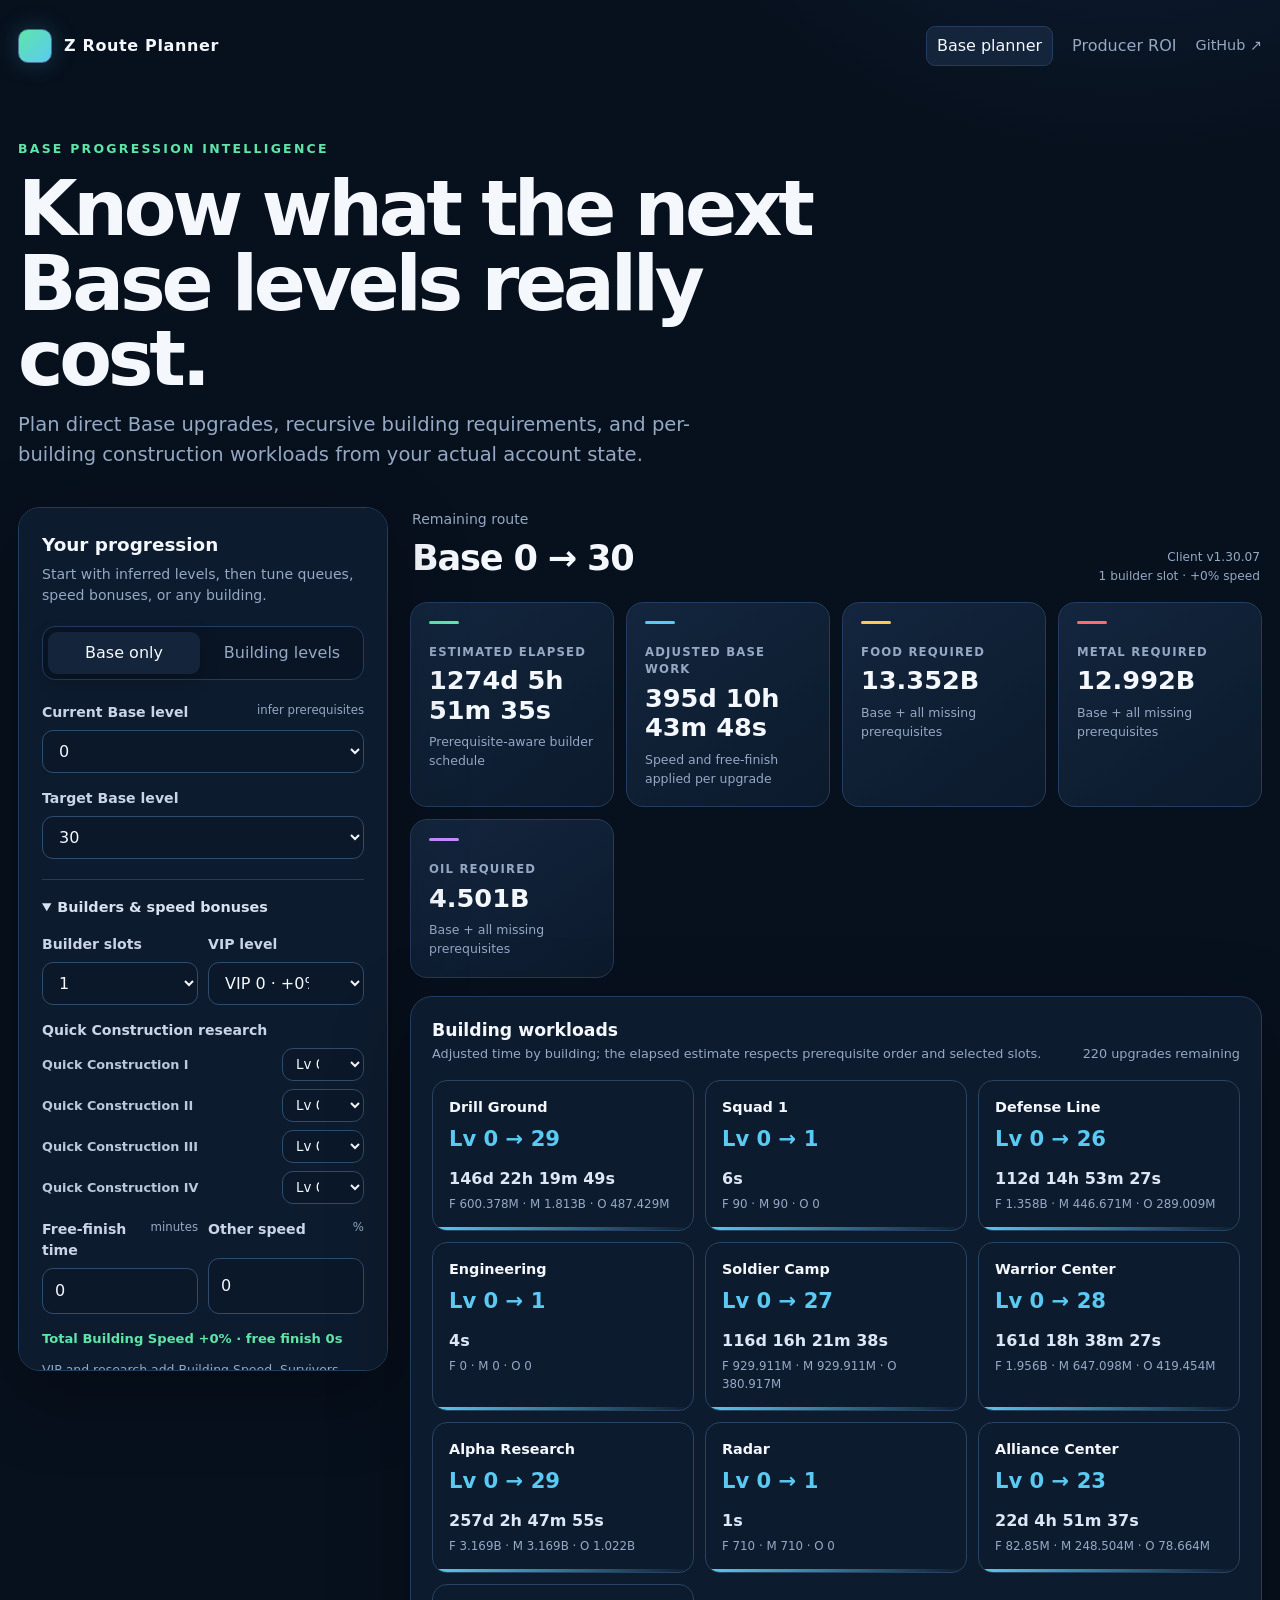
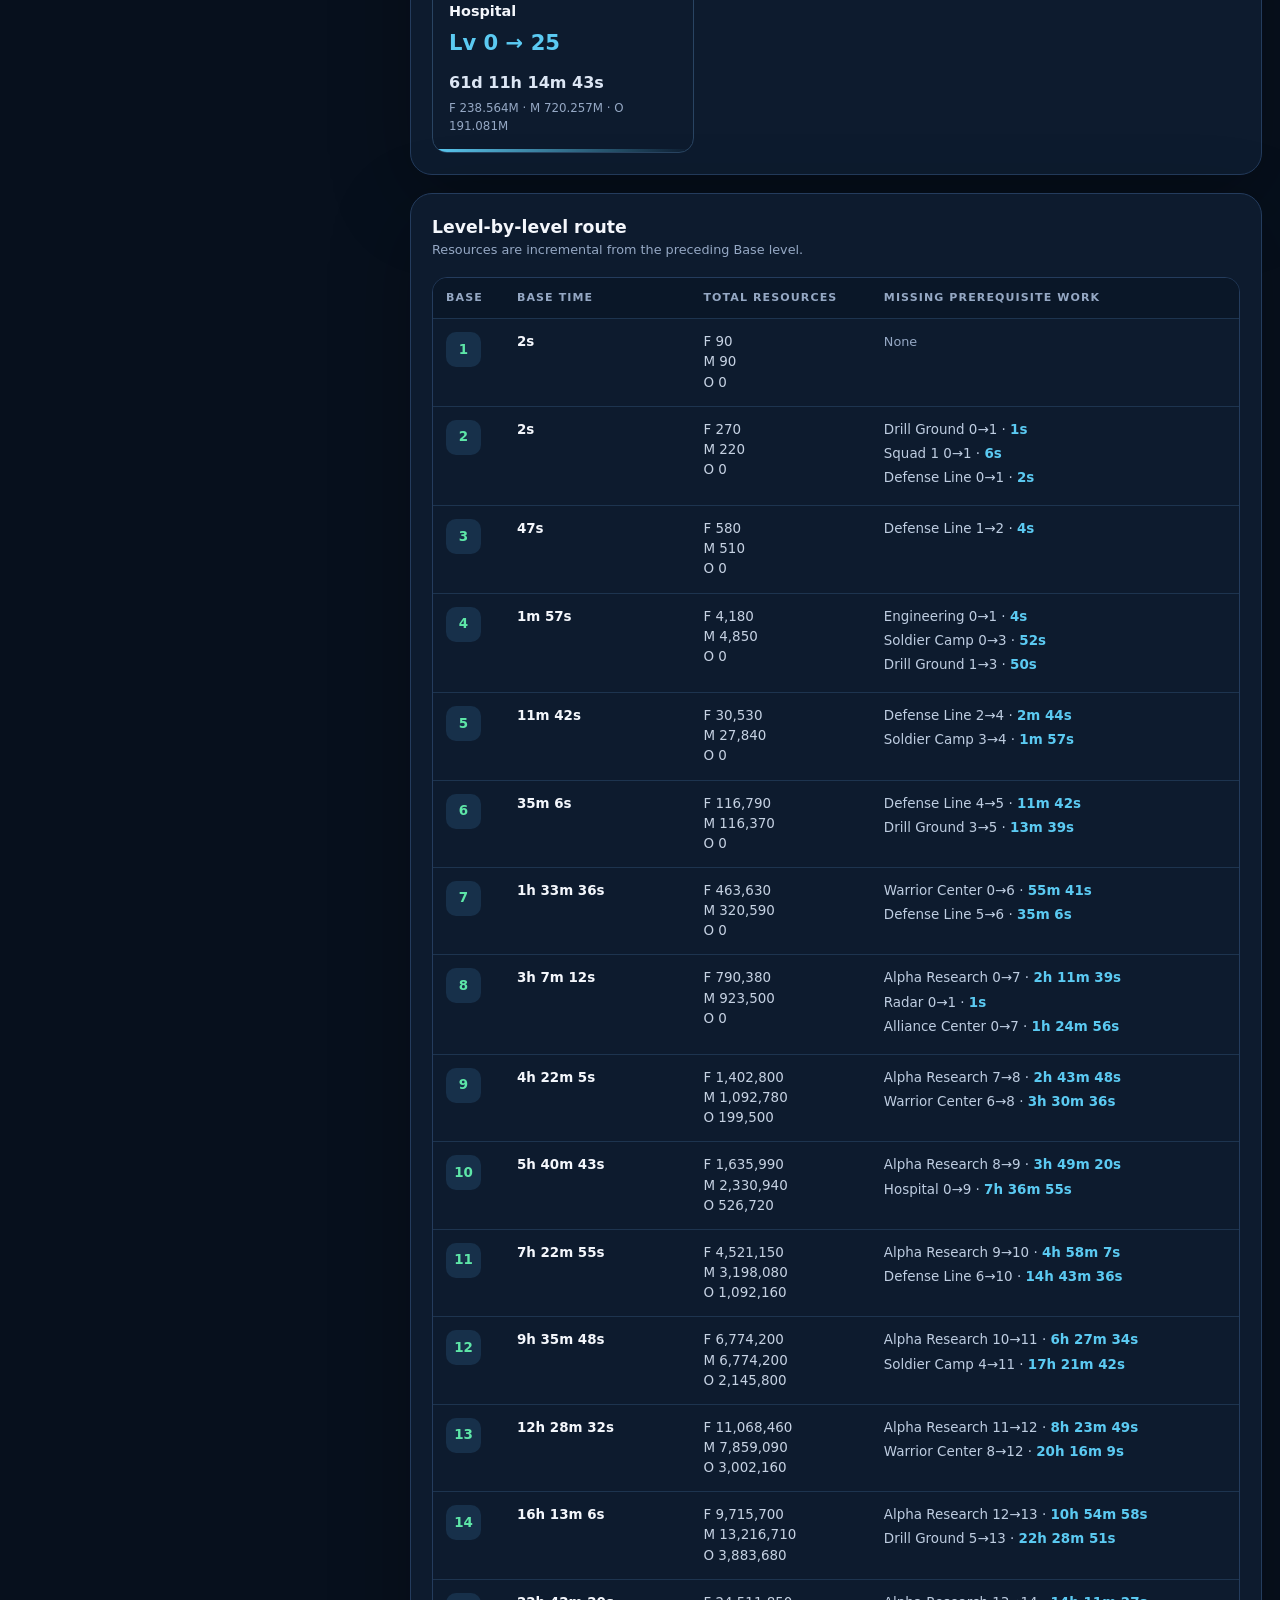
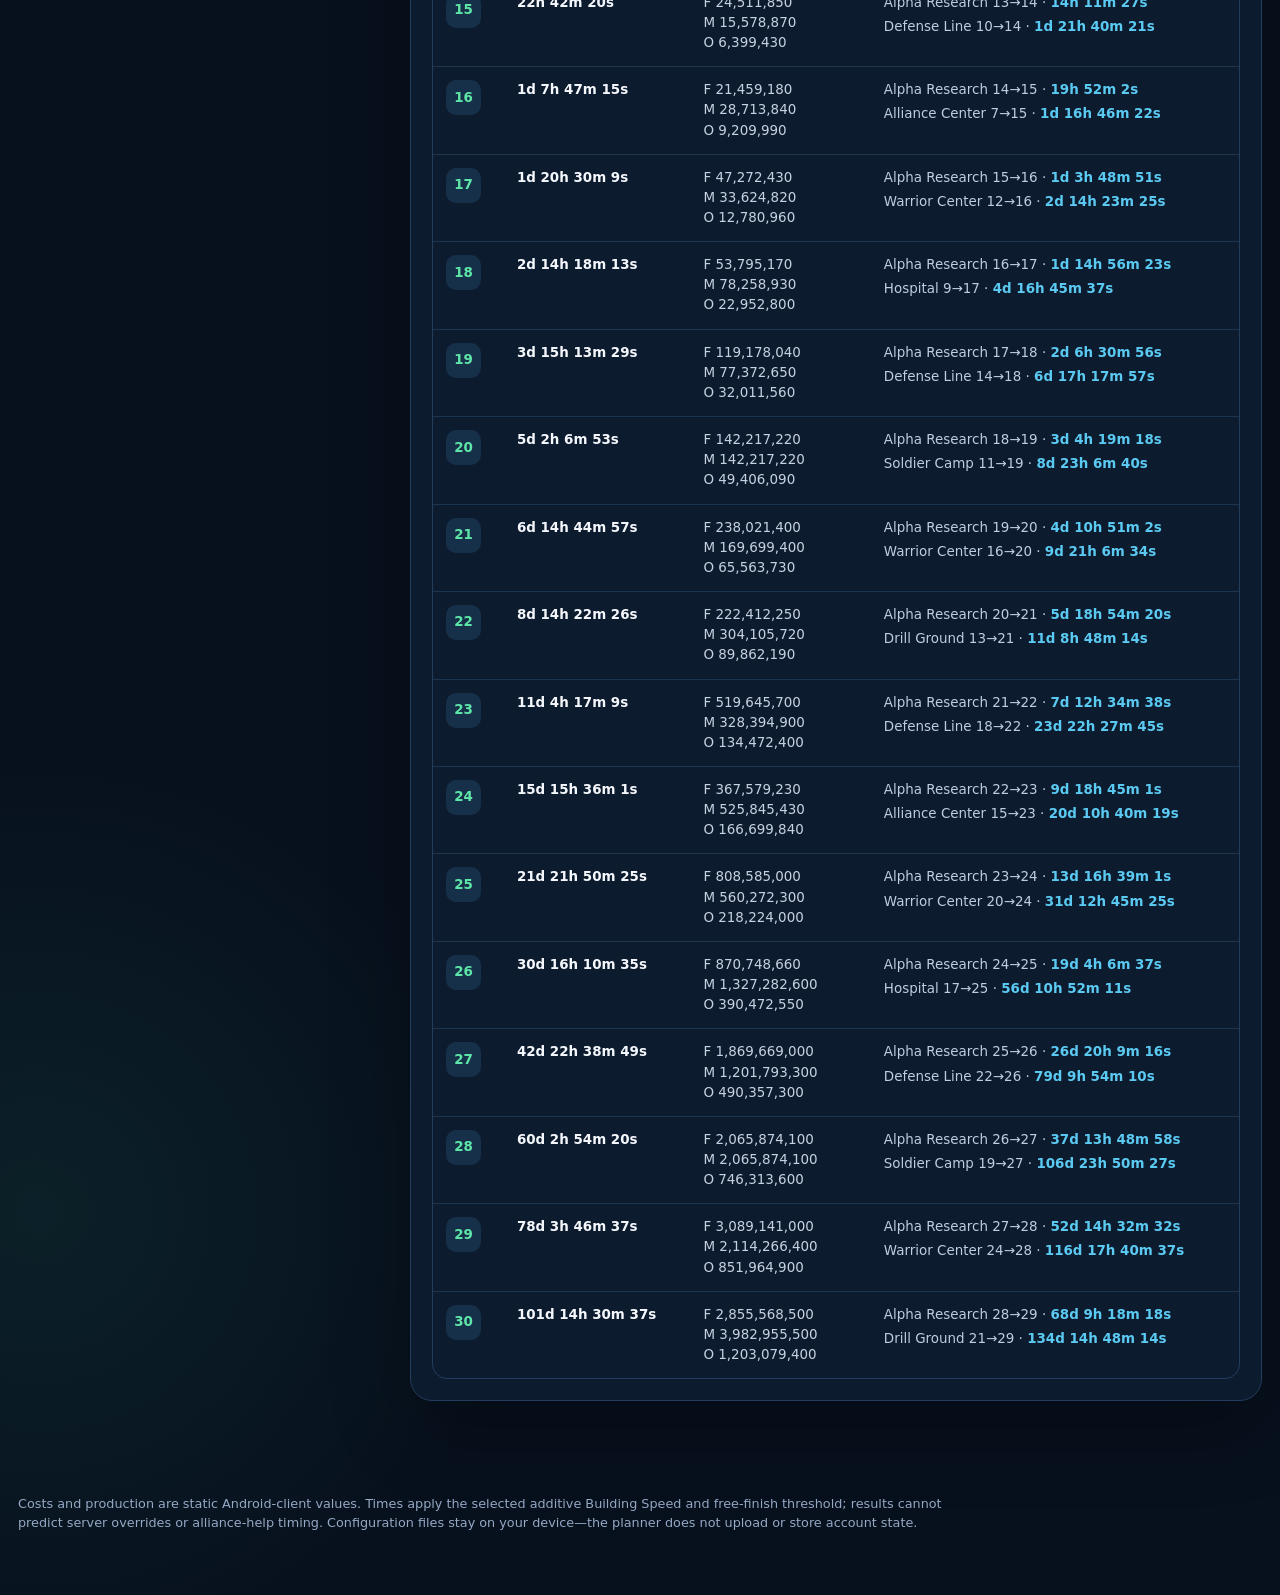
==== commit a019c352: "Add resource producer ROI calculator" ====
--- a/index.html
+++ b/index.html
@@ -3,9 +3,9 @@
 <head>
   <meta charset="utf-8">
   <meta name="viewport" content="width=device-width,initial-scale=1">
-  <meta name="description" content="Interactive Z Route Base leveling planner with prerequisite resources and parallel building workloads.">
+  <meta name="description" content="Interactive Z Route Base leveling and resource-producer return-on-investment calculators.">
   <link rel="icon" href="data:,">
-  <title>Z Route Base Planner</title>
+  <title>Z Route Progression Planner</title>
   <style>
     :root {
       color-scheme: dark;
@@ -45,6 +45,9 @@
     .mark { width: 34px; height: 34px; border: 1px solid #477090; border-radius: 10px; background: linear-gradient(135deg, var(--green), var(--cyan)); box-shadow: 0 0 26px rgba(91, 202, 242, .22) }
     .source-link { color: var(--muted); font-size: .9rem; text-decoration: none }
     .source-link:hover { color: var(--text) }
+    .site-nav { display: flex; align-items: center; gap: 8px }
+    .site-nav button { border: 1px solid transparent; border-radius: 9px; padding: 7px 10px; background: transparent; color: var(--muted); cursor: pointer }
+    .site-nav button[aria-pressed="true"] { border-color: var(--line); background: var(--panel-2); color: var(--text) }
 
     .hero { padding: 64px 0 38px; max-width: 940px }
     .eyebrow { color: var(--green); font-size: .78rem; font-weight: 800; letter-spacing: .18em; text-transform: uppercase }
@@ -84,6 +87,15 @@
     .config-actions button { border: 1px solid #315071; border-radius: 10px; padding: 9px; background: #11243a; cursor: pointer }
     .config-actions button:hover { background: #17304a }
     .config-status { min-height: 1.2em; margin: 7px 0 0; color: var(--muted); font-size: .75rem }
+    .check-field { display: flex; align-items: center; gap: 9px; margin-top: 16px; color: #c9d5e7; font-size: .86rem; font-weight: 650 }
+    .check-field input { width: 18px; height: 18px; accent-color: var(--green) }
+    .value-inputs { display: grid; grid-template-columns: 1fr 92px; gap: 9px 12px; align-items: center }
+    .value-inputs label { color: #b9c8dc; font-size: .82rem }
+    .value-inputs input { padding: 7px 9px; font-size: .84rem }
+    .profit { color: var(--green); font-weight: 800 }
+    .profit.negative { color: var(--red) }
+    .nowrap { white-space: nowrap }
+    #roi-view table { min-width: 1050px }
 
     .results { min-width: 0 }
     .result-head { display: flex; align-items: flex-end; justify-content: space-between; gap: 20px; margin: 2px 2px 17px }
@@ -142,6 +154,9 @@
       .shell { width: min(100% - 22px, 1480px) }
       .topbar { padding-top: 16px }
       .source-link { font-size: .82rem }
+      .topbar { align-items: flex-start }
+      .site-nav { flex-wrap: wrap; justify-content: flex-end }
+      .site-nav button { padding: 6px 8px; font-size: .82rem }
       .hero { padding: 40px 2px 27px }
       .planner { gap: 15px }
       .controls-inner, .section { padding: 17px }
@@ -158,10 +173,14 @@
 <body>
   <header class="shell topbar">
     <div class="brand"><span class="mark" aria-hidden="true"></span><span>Z Route Planner</span></div>
-    <a class="source-link" href="https://github.com/jfryton/zroute-building-data">GitHub ↗</a>
+    <nav class="site-nav" aria-label="Calculators">
+      <button id="base-view-button" aria-pressed="true">Base planner</button>
+      <button id="roi-view-button" aria-pressed="false">Producer ROI</button>
+      <a class="source-link" href="https://github.com/JeffxLabs/zroute-building-data">GitHub ↗</a>
+    </nav>
   </header>
 
-  <main class="shell">
+  <main id="base-view" class="shell">
     <section class="hero">
       <div class="eyebrow">Base progression intelligence</div>
       <h1>Know what the next Base levels really cost.</h1>
@@ -247,8 +266,73 @@
     </div>
   </main>
 
+  <main id="roi-view" class="shell" hidden>
+    <section class="hero">
+      <div class="eyebrow">Resource investment intelligence</div>
+      <h1>Know when a producer upgrade pays you back.</h1>
+      <p>Compare construction cost against the added hourly output of Farms, Metal and Oil producers, Training Grounds, and material factories.</p>
+    </section>
+
+    <div class="planner">
+      <aside class="panel controls" aria-label="ROI calculator inputs">
+        <div class="controls-inner">
+          <h2>Investment assumptions</h2>
+          <p class="hint">Payback uses only the extra output gained by upgrading.</p>
+          <div class="field"><label for="roi-producer">Producer</label><select id="roi-producer"></select></div>
+          <div class="settings-grid">
+            <div class="field"><label for="roi-current">Current level</label><select id="roi-current"></select></div>
+            <div class="field"><label for="roi-target">Target level</label><select id="roi-target"></select></div>
+            <div class="field"><label for="roi-speed">Construction speed <small>%</small></label><input id="roi-speed" type="number" min="0" max="1000" step="0.1" value="0"></div>
+            <div class="field"><label for="roi-free">Free-finish time <small>minutes</small></label><input id="roi-free" type="number" min="0" max="100000" step="1" value="0"></div>
+            <div class="field"><label for="roi-production">Production bonus <small>%</small></label><input id="roi-production" type="number" min="0" max="10000" step="0.1" value="0"></div>
+            <div class="field"><label for="roi-utilization">Collection uptime <small>%</small></label><input id="roi-utilization" type="number" min="0.1" max="100" step="0.1" value="100"></div>
+          </div>
+          <label class="check-field"><input id="roi-downtime" type="checkbox"> Count production lost while upgrading</label>
+          <details class="settings" open>
+            <summary>Relative resource values</summary>
+            <p class="advanced-note">Value of one unit in a common comparison unit. Defaults treat Food, Metal, and Oil equally; set the produced resource to reflect how valuable it is to you.</p>
+            <div id="roi-values" class="value-inputs"></div>
+          </details>
+        </div>
+      </aside>
+
+      <section class="results" aria-live="polite">
+        <div id="roi-loading" class="panel loading"><div><div class="spinner"></div>Loading verified producer data…</div></div>
+        <div id="roi-content" hidden>
+          <div id="roi-error" class="error"></div>
+          <header class="result-head">
+            <div><div class="route-label">Producer investment</div><div id="roi-title" class="route-title"></div></div>
+            <div id="roi-gate" class="version"></div>
+          </header>
+          <div class="metrics">
+            <article class="metric"><div class="metric-label">Payback runtime</div><div id="roi-payback" class="metric-value"></div><div class="metric-note">After construction completes</div></article>
+            <article class="metric"><div class="metric-label">Total to break even</div><div id="roi-total-time" class="metric-value"></div><div class="metric-note">Construction + production runtime</div></article>
+            <article class="metric"><div class="metric-label">Added output</div><div id="roi-output" class="metric-value"></div><div id="roi-output-note" class="metric-note"></div></article>
+            <article class="metric"><div class="metric-label">Investment value</div><div id="roi-investment" class="metric-value"></div><div class="metric-note">Weighted costs + optional downtime</div></article>
+            <article class="metric"><div class="metric-label">Profit after 30 days</div><div id="roi-profit" class="metric-value profit"></div><div class="metric-note">Weighted net value from construction start</div></article>
+          </div>
+
+          <section class="panel section">
+            <div class="section-head"><div><h3>Upgrade-by-upgrade ROI</h3><div class="section-note">Each row evaluates that level alone against its marginal output gain.</div></div></div>
+            <div class="table-wrap">
+              <table>
+                <thead><tr><th>Upgrade</th><th>Build time</th><th>Added / hour</th><th>Cost</th><th>Payback runtime</th><th>Total break-even</th><th>Profit at 30d</th></tr></thead>
+                <tbody id="roi-rows"></tbody>
+              </table>
+            </div>
+          </section>
+
+          <section class="panel section">
+            <h3>How this is calculated</h3>
+            <p class="section-note">Investment value = weighted upgrade costs + optional production lost during construction. Payback runtime = investment value ÷ weighted marginal output per hour. Profit starts after construction and becomes positive at the displayed total break-even time. Multi-level routes assume back-to-back upgrades with no production between them. Base prerequisite costs are excluded because they benefit the whole account, not only this producer.</p>
+          </section>
+        </div>
+      </section>
+    </div>
+  </main>
+
   <footer class="shell">
-    <p>Costs are static Android-client values. Times apply the selected additive Building Speed and free-finish threshold; the schedule is an estimate and cannot predict server overrides or alliance-help timing. Configuration files stay on your device—the planner does not upload or store account state.</p>
+    <p>Costs and production are static Android-client values. Times apply the selected additive Building Speed and free-finish threshold; results cannot predict server overrides or alliance-help timing. Configuration files stay on your device—the planner does not upload or store account state.</p>
   </footer>
 
   <script>
@@ -256,6 +340,7 @@
 
     const BUILDING_IDS = [1002, 1004, 1006, 1007, 1010, 1020, 5006, 5013, 5031, 5044, 5045, 5046];
     const RESEARCH_IDS = [1001, 1008, 1015, 1022];
+    const ROI_RESOURCE_NAMES = {1: "Food", 2: "Metal", 3: "Oil", 5: "Hero EXP", 99: "Produced material"};
     const RESOURCE = {1: "food", 2: "metal", 3: "oil"};
     const SHORT = {
       "Alpha Research Division": "Alpha Research",
@@ -266,8 +351,8 @@
       "Engineering Department": "Engineering"
     };
     const $ = id => document.getElementById(id);
-    let buildings, levels, initialState, research, vipSpeed, advanced = false;
-    let quickOverrides = {}, manualLevels = {};
+    let buildings, levels, initialState, research, vipSpeed, producers, advanced = false;
+    let quickOverrides = {}, manualLevels = {}, roiValues = {};
 
     function options(max, selected = 0) {
       return Array.from({length: max + 1}, (_, level) => `<option value="${level}"${level === selected ? " selected" : ""}>${level}</option>`).join("");
@@ -356,7 +441,10 @@
       if (result.actions.length !== 220 || total.seconds !== 110094695 || total.food !== 13352203480 || total.metal !== 12992121750 || total.oil !== 4500620760
           || schedule(result.actions, 1, unchanged).seconds !== total.seconds
           || schedule(result.actions, 4, unchanged).seconds > total.seconds
-          || adjustedTime({base_time_seconds: 100}, {speedPercent: 100, freeSeconds: 10}) !== 40) {
+          || adjustedTime({base_time_seconds: 100}, {speedPercent: 100, freeSeconds: 10}) !== 40
+          || Math.round(roiFor({costValue: 1000, previousOutput: 100, output: 200, buildSeconds: 3600}, {outputValue: 1, productionFactor: 1, utilization: 1, downtime: true}).paybackHours) !== 11
+          || roiProfit({costValue: 1000, previousOutput: 100, output: 200, buildSeconds: 3600}, {outputValue: 1, productionFactor: 1, utilization: 1, downtime: true}, 12) !== 0
+          || roiPlanProfit([{costValue: 0, previousOutput: 100, output: 200, buildSeconds: 3600}, {costValue: 0, previousOutput: 200, output: 300, buildSeconds: 3600}], {outputValue: 1, productionFactor: 1, utilization: 1, downtime: true}, 3) !== -100) {
         throw new Error("Planner self-check failed for client v1.30.07");
       }
     }
@@ -402,6 +490,38 @@
 
     function adjustedTotal(actions, modifier) {
       return actions.reduce((sum, action) => sum + adjustedTime(action, modifier), 0);
+    }
+
+    function roiFor(upgrade, assumptions) {
+      const effectivePrevious = upgrade.previousOutput * assumptions.productionFactor * assumptions.utilization;
+      const addedPerHour = (upgrade.output - upgrade.previousOutput) * assumptions.productionFactor * assumptions.utilization;
+      const downtimeValue = assumptions.downtime ? effectivePrevious * assumptions.outputValue * upgrade.buildSeconds / 3600 : 0;
+      const investmentValue = upgrade.costValue + downtimeValue;
+      const paybackHours = investmentValue / (addedPerHour * assumptions.outputValue);
+      const totalHours = upgrade.buildSeconds / 3600 + paybackHours;
+      return {addedPerHour, downtimeValue, investmentValue, paybackHours, totalHours};
+    }
+
+    function roiProfit(upgrade, assumptions, horizonHours) {
+      const buildHours = Math.min(upgrade.buildSeconds / 3600, horizonHours);
+      const operatingHours = Math.max(0, horizonHours - buildHours);
+      const previous = upgrade.previousOutput * assumptions.productionFactor * assumptions.utilization;
+      const added = (upgrade.output - upgrade.previousOutput) * assumptions.productionFactor * assumptions.utilization;
+      const lost = assumptions.downtime ? previous * buildHours : 0;
+      return (added * operatingHours - lost) * assumptions.outputValue - upgrade.costValue;
+    }
+
+    function roiPlanProfit(upgrades, assumptions, horizonHours) {
+      const buildHours = upgrades.reduce((sum, item) => sum + item.buildSeconds / 3600, 0);
+      const operatingHours = Math.max(0, horizonHours - buildHours);
+      const added = (upgrades.at(-1).output - upgrades[0].previousOutput) * assumptions.productionFactor * assumptions.utilization;
+      let elapsed = 0, lost = 0;
+      if (assumptions.downtime) for (const item of upgrades) {
+        const hours = Math.max(0, Math.min(item.buildSeconds / 3600, horizonHours - elapsed));
+        lost += item.previousOutput * assumptions.productionFactor * assumptions.utilization * hours;
+        elapsed += hours;
+      }
+      return (added * operatingHours - lost) * assumptions.outputValue - upgrades.reduce((sum, item) => sum + item.costValue, 0);
     }
 
     function schedule(actions, slotCount, modifier) {
@@ -591,23 +711,122 @@
       $("config-status").textContent = "Configuration exported.";
     }
 
+    function setView(view) {
+      const roi = view === "roi";
+      $("base-view").hidden = roi;
+      $("roi-view").hidden = !roi;
+      $("base-view-button").setAttribute("aria-pressed", String(!roi));
+      $("roi-view-button").setAttribute("aria-pressed", String(roi));
+      history.replaceState(null, "", roi ? `${location.pathname}${location.search}#producer-roi` : location.pathname + location.search);
+      document.title = roi ? "Z Route Producer ROI Calculator" : "Z Route Base Planner";
+      if (roi) renderRoi();
+      scrollTo({top: 0, behavior: "smooth"});
+    }
+
+    function roiUpgrade(producer, level, assumptions) {
+      const row = levels[producer.building_id][level];
+      const output = producer.levels.find(item => item.level === level).base_output_per_hour;
+      const previousOutput = producer.levels.find(item => item.level === level - 1)?.base_output_per_hour || 0;
+      const buildSeconds = adjustedTime(row, {speedPercent: assumptions.speedPercent, freeSeconds: assumptions.freeSeconds});
+      const costValue = row.costs.reduce((sum, cost) => sum + cost.count * assumptions.values[cost.type], 0);
+      const gate = Math.max(0, ...row.prerequisites.filter(item => item.kind === "building_level" && item.building_ids.includes(1001)).map(item => item.minimum_level));
+      return {level, output, previousOutput, buildSeconds, costValue, costs: row.costs, gate, ...roiFor({costValue, previousOutput, output, buildSeconds}, assumptions)};
+    }
+
+    function roiAssumptions(producer) {
+      const values = Object.fromEntries([...new Set([1, 2, 3, producer.output_type])].map(type => [type, readNumber(`roi-value-${type}`, type === producer.output_type ? 0.000001 : 0, 1000000, `${ROI_RESOURCE_NAMES[type] || producer.output_name} value`)]));
+      return {
+        speedPercent: readNumber("roi-speed", 0, 1000, "Construction speed"),
+        freeSeconds: readNumber("roi-free", 0, 100000, "Free-finish time") * 60,
+        productionFactor: 1 + readNumber("roi-production", 0, 10000, "Production bonus") / 100,
+        utilization: readNumber("roi-utilization", 0.1, 100, "Collection uptime") / 100,
+        downtime: $("roi-downtime").checked,
+        values,
+        outputValue: values[producer.output_type]
+      };
+    }
+
+    function durationHours(hours) {
+      return Number.isFinite(hours) ? time(Math.ceil(hours * 3600)) : "Never";
+    }
+
+    function formatCosts(costs) {
+      return costs.filter(cost => cost.count).map(cost => `${escape(cost.type_name)} ${compact(cost.count)}`).join(" · ") || "Free";
+    }
+
+    function renderRoiValues() {
+      const producer = producers.find(item => item.building_id === Number($("roi-producer").value));
+      if (!producer) return;
+      Object.assign(roiValues, Object.fromEntries([...$("roi-values").querySelectorAll("input")].map(input => [`${input.dataset.producer}:${input.dataset.type}`, input.value])));
+      const types = [...new Set([1, 2, 3, producer.output_type])];
+      $("roi-values").innerHTML = types.map(type => {
+        const name = type === 99 ? producer.output_name : ROI_RESOURCE_NAMES[type];
+        const key = `${type === 99 ? producer.building_id : "common"}:${type}`;
+        return `<label for="roi-value-${type}">${escape(name)}</label><input id="roi-value-${type}" data-type="${type}" data-producer="${type === 99 ? producer.building_id : "common"}" type="number" min="${type === producer.output_type ? "0.000001" : "0"}" max="1000000" step="0.01" value="${escape(roiValues[key] || "1")}">`;
+      }).join("");
+    }
+
+    function renderRoi() {
+      try {
+        if (!producers) return;
+        const producer = producers.find(item => item.building_id === Number($("roi-producer").value));
+        const current = Number($("roi-current").value);
+        const target = Number($("roi-target").value);
+        const assumptions = roiAssumptions(producer);
+        if (target <= current) throw new Error("Target level must be higher than current level");
+        const upgrades = Array.from({length: target - current}, (_, index) => roiUpgrade(producer, current + index + 1, assumptions));
+        const startOutput = producer.levels.find(item => item.level === current)?.base_output_per_hour || 0;
+        const endOutput = producer.levels.find(item => item.level === target)?.base_output_per_hour || 0;
+        const buildSeconds = upgrades.reduce((sum, item) => sum + item.buildSeconds, 0);
+        const costValue = upgrades.reduce((sum, item) => sum + item.costValue, 0);
+        const addedPerHour = (endOutput - startOutput) * assumptions.productionFactor * assumptions.utilization;
+        const investmentValue = costValue + upgrades.reduce((sum, item) => sum + item.downtimeValue, 0);
+        const paybackHours = investmentValue / (addedPerHour * assumptions.outputValue);
+        const cumulative = {addedPerHour, investmentValue, paybackHours, totalHours: buildSeconds / 3600 + paybackHours};
+        const profit30 = roiPlanProfit(upgrades, assumptions, 720);
+        const gate = Math.max(0, ...upgrades.map(item => item.gate));
+        $("roi-error").style.display = "none";
+        $("roi-title").textContent = `${producer.building_name} ${current} → ${target}`;
+        $("roi-gate").textContent = `Requires Base ${gate || "—"} · Client v1.30.07`;
+        $("roi-payback").textContent = durationHours(cumulative.paybackHours);
+        $("roi-total-time").textContent = durationHours(cumulative.totalHours);
+        $("roi-output").textContent = `+${compact(Math.round(cumulative.addedPerHour))}/h`;
+        $("roi-output-note").textContent = `${producer.output_name}: ${compact(startOutput)} → ${compact(endOutput)} base per hour`;
+        $("roi-investment").textContent = compact(Math.round(cumulative.investmentValue));
+        $("roi-profit").textContent = number(Math.round(profit30));
+        $("roi-profit").classList.toggle("negative", profit30 < 0);
+        $("roi-rows").innerHTML = upgrades.map(item => {
+          const profit = roiProfit(item, assumptions, 720);
+          return `<tr><td><span class="level-pill">${item.level}</span></td><td class="nowrap">${time(item.buildSeconds)}</td><td class="nowrap">+${number(Math.round(item.addedPerHour))} ${escape(producer.output_name)}/h</td><td>${formatCosts(item.costs)}</td><td class="nowrap">${durationHours(item.paybackHours)}</td><td class="nowrap"><b>${durationHours(item.totalHours)}</b></td><td class="profit${profit < 0 ? " negative" : ""} nowrap">${number(Math.round(profit))}</td></tr>`;
+        }).join("") || `<tr><td colspan="7"><div class="empty">Select a higher target level.</div></td></tr>`;
+      } catch (error) {
+        $("roi-error").textContent = error.message;
+        $("roi-error").style.display = "block";
+      }
+    }
+
     async function init() {
       try {
-        const progression = await fetch("data/progression.json").then(response => {
-          if (!response.ok) throw new Error(`Could not load progression data (${response.status})`);
+        const [progression, resources] = await Promise.all(["data/progression.json", "data/resources.json"].map(url => fetch(url).then(response => {
+          if (!response.ok) throw new Error(`Could not load ${url} (${response.status})`);
           return response.json();
-        });
+        })));
         buildings = Object.fromEntries(progression.buildings.map(building => [building.id, building]));
         levels = Object.fromEntries(progression.buildings.map(building => [building.id, Object.fromEntries(building.levels.map(level => [level.level, level]))]));
         initialState = Object.fromEntries(progression.buildings.map(building => [building.id, building.initial_level || 0]));
         research = RESEARCH_IDS.map(id => progression.research.find(tech => tech.id === id));
         vipSpeed = progression.construction_modifiers?.vip_building_speed_percent_by_level;
+        producers = resources.producer_buildings;
         if (research.some(tech => !tech) || vipSpeed?.length !== 19) throw new Error("Construction modifier data is incomplete");
         selfCheck();
         $("current-base").innerHTML = options(30, 0);
         $("target-base").innerHTML = options(30, 30);
         $("vip-level").innerHTML = vipSpeed.map((speed, level) => `<option value="${level}">VIP ${level} · +${speed}%</option>`).join("");
         $("research-inputs").innerHTML = research.map(tech => `<label for="research-${tech.id}">${escape(tech.name)}</label><select id="research-${tech.id}">${Array.from({length: tech.max_level + 1}, (_, level) => `<option value="${level}">Lv ${level} · ${researchSpeed(tech, level)}%</option>`).join("")}</select>`).join("");
+        $("roi-producer").innerHTML = producers.map(producer => `<option value="${producer.building_id}">${escape(producer.building_name)} · ${escape(producer.output_name)}</option>`).join("");
+        $("roi-current").innerHTML = options(29, 0);
+        $("roi-target").innerHTML = options(30, 1);
+        renderRoiValues();
         manualLevels = Object.fromEntries(BUILDING_IDS.map(id => [id, initialState[id] || 0]));
         renderBuildingInputs();
         $("quick-mode").addEventListener("click", () => setMode(false));
@@ -642,11 +861,31 @@
             event.target.value = "";
           }
         });
+        $("base-view-button").addEventListener("click", () => setView("base"));
+        $("roi-view-button").addEventListener("click", () => setView("roi"));
+        $("roi-producer").addEventListener("change", () => { renderRoiValues(); renderRoi(); });
+        $("roi-current").addEventListener("change", () => {
+          const current = Number($("roi-current").value);
+          if (Number($("roi-target").value) <= current) $("roi-target").value = current + 1;
+          renderRoi();
+        });
+        $("roi-view").addEventListener("input", renderRoi);
+        $("roi-target").addEventListener("change", () => {
+          const current = Number($("roi-current").value);
+          if (Number($("roi-target").value) <= current) $("roi-target").value = current + 1;
+          renderRoi();
+        });
         $("loading").hidden = true;
         $("result-content").hidden = false;
+        $("roi-loading").hidden = true;
+        $("roi-content").hidden = false;
         render();
+        renderRoi();
+        if (location.hash === "#producer-roi") setView("roi");
       } catch (error) {
-        $("loading").innerHTML = `<div class="error" style="display:block">${escape(error.message)}</div>`;
+        const message = `<div class="error" style="display:block">${escape(error.message)}</div>`;
+        $("loading").innerHTML = message;
+        $("roi-loading").innerHTML = message;
       }
     }
 
